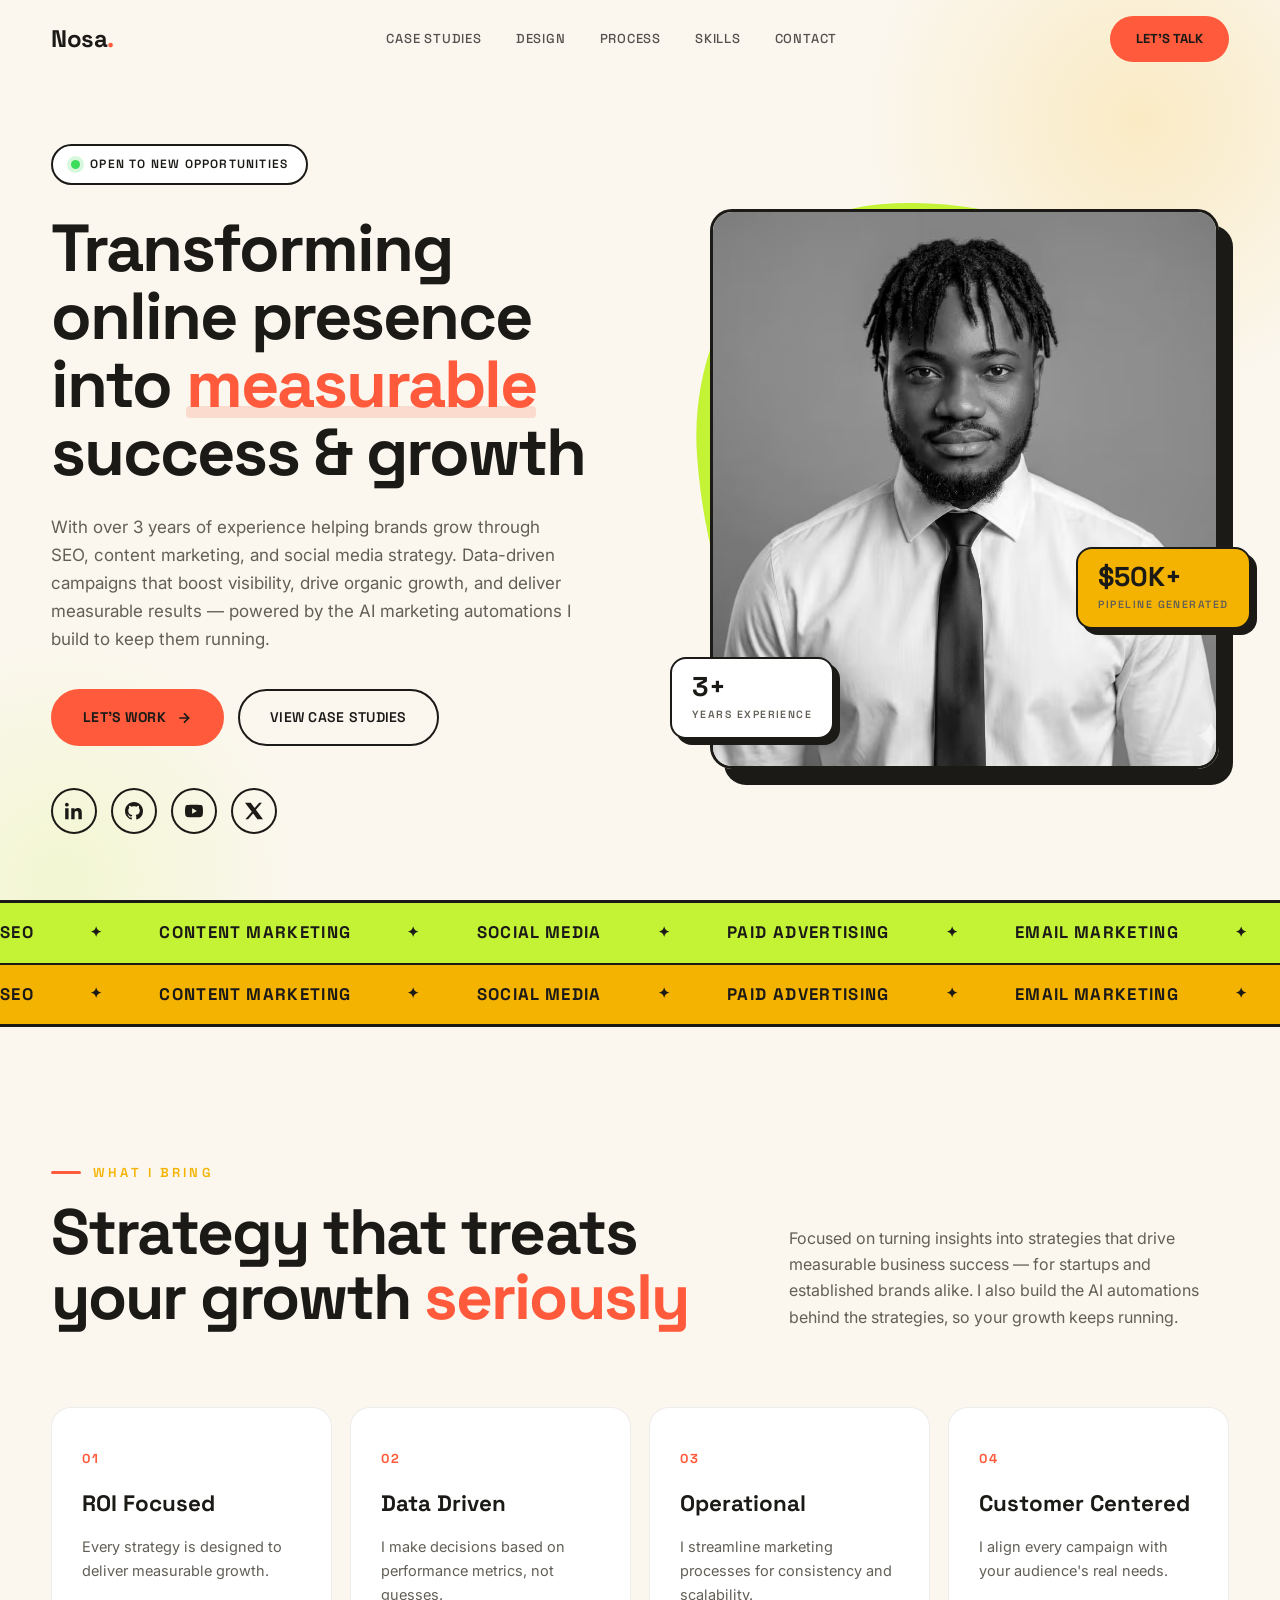
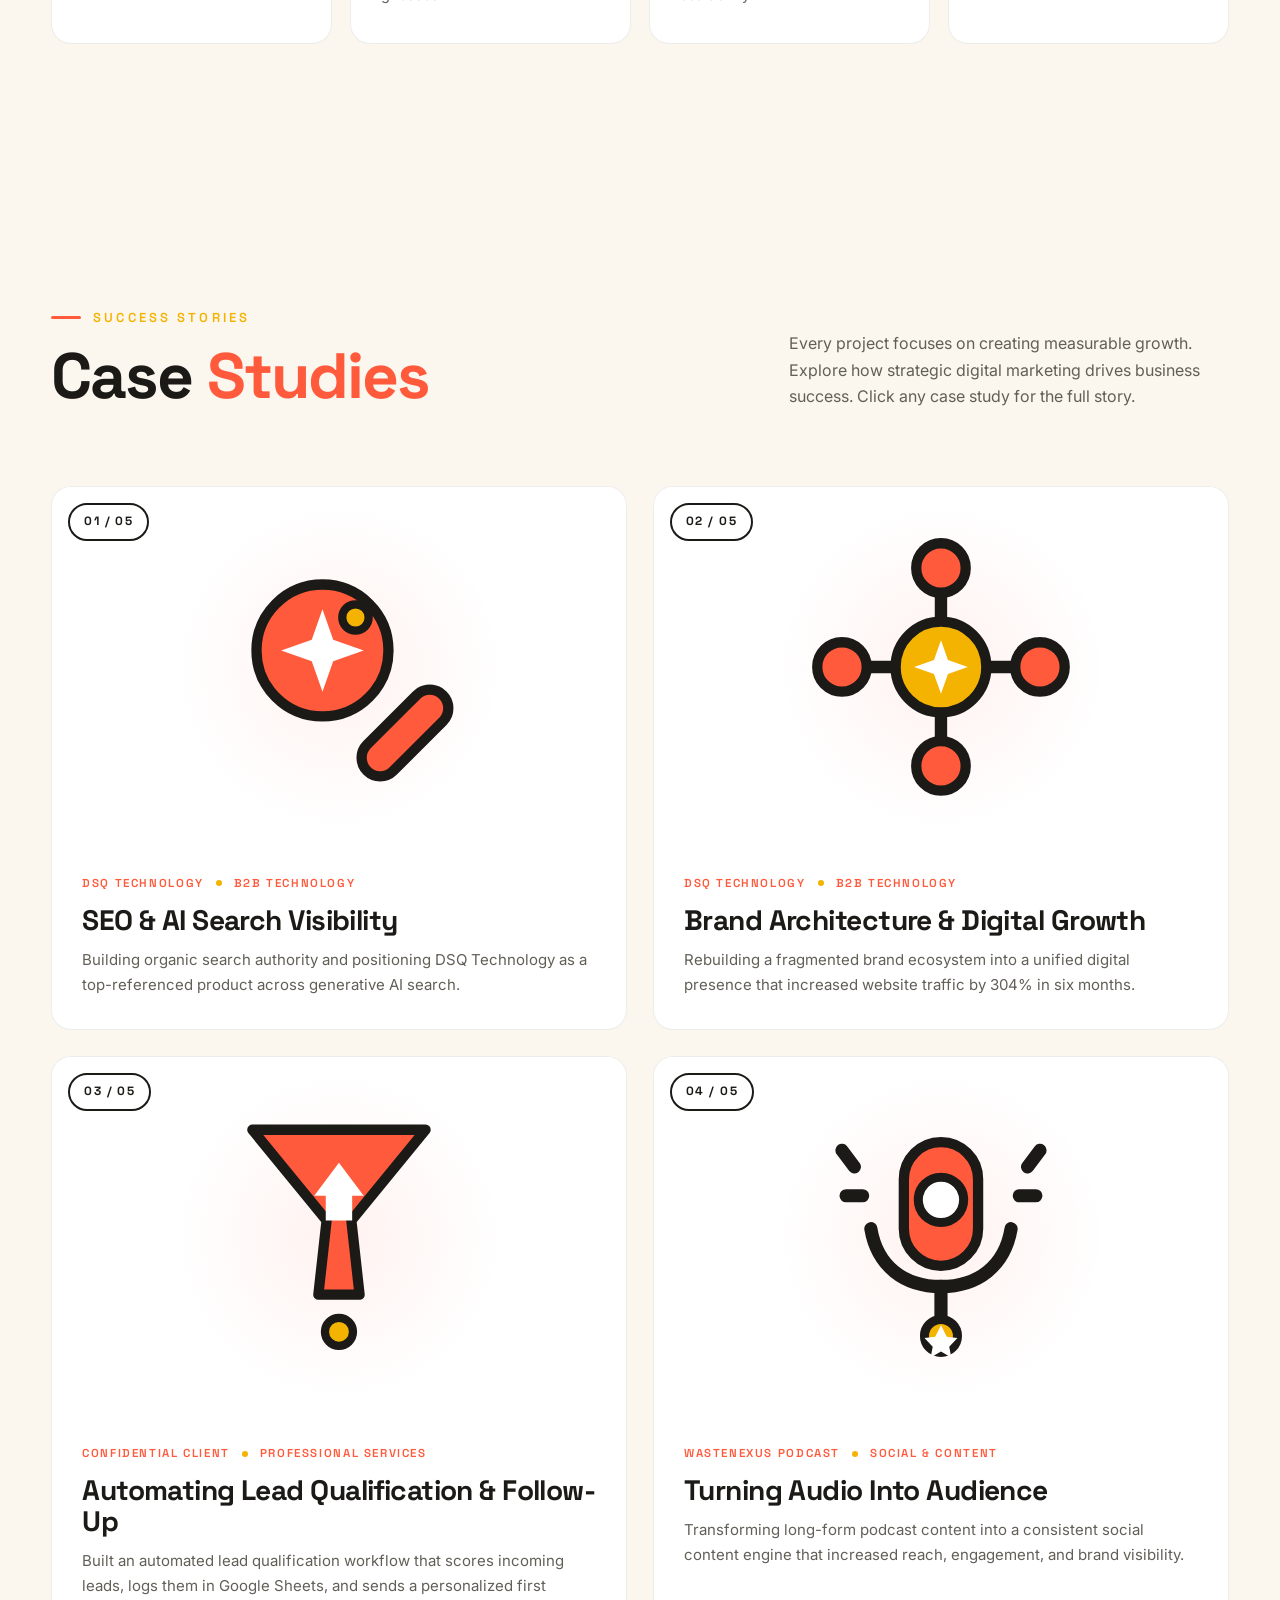
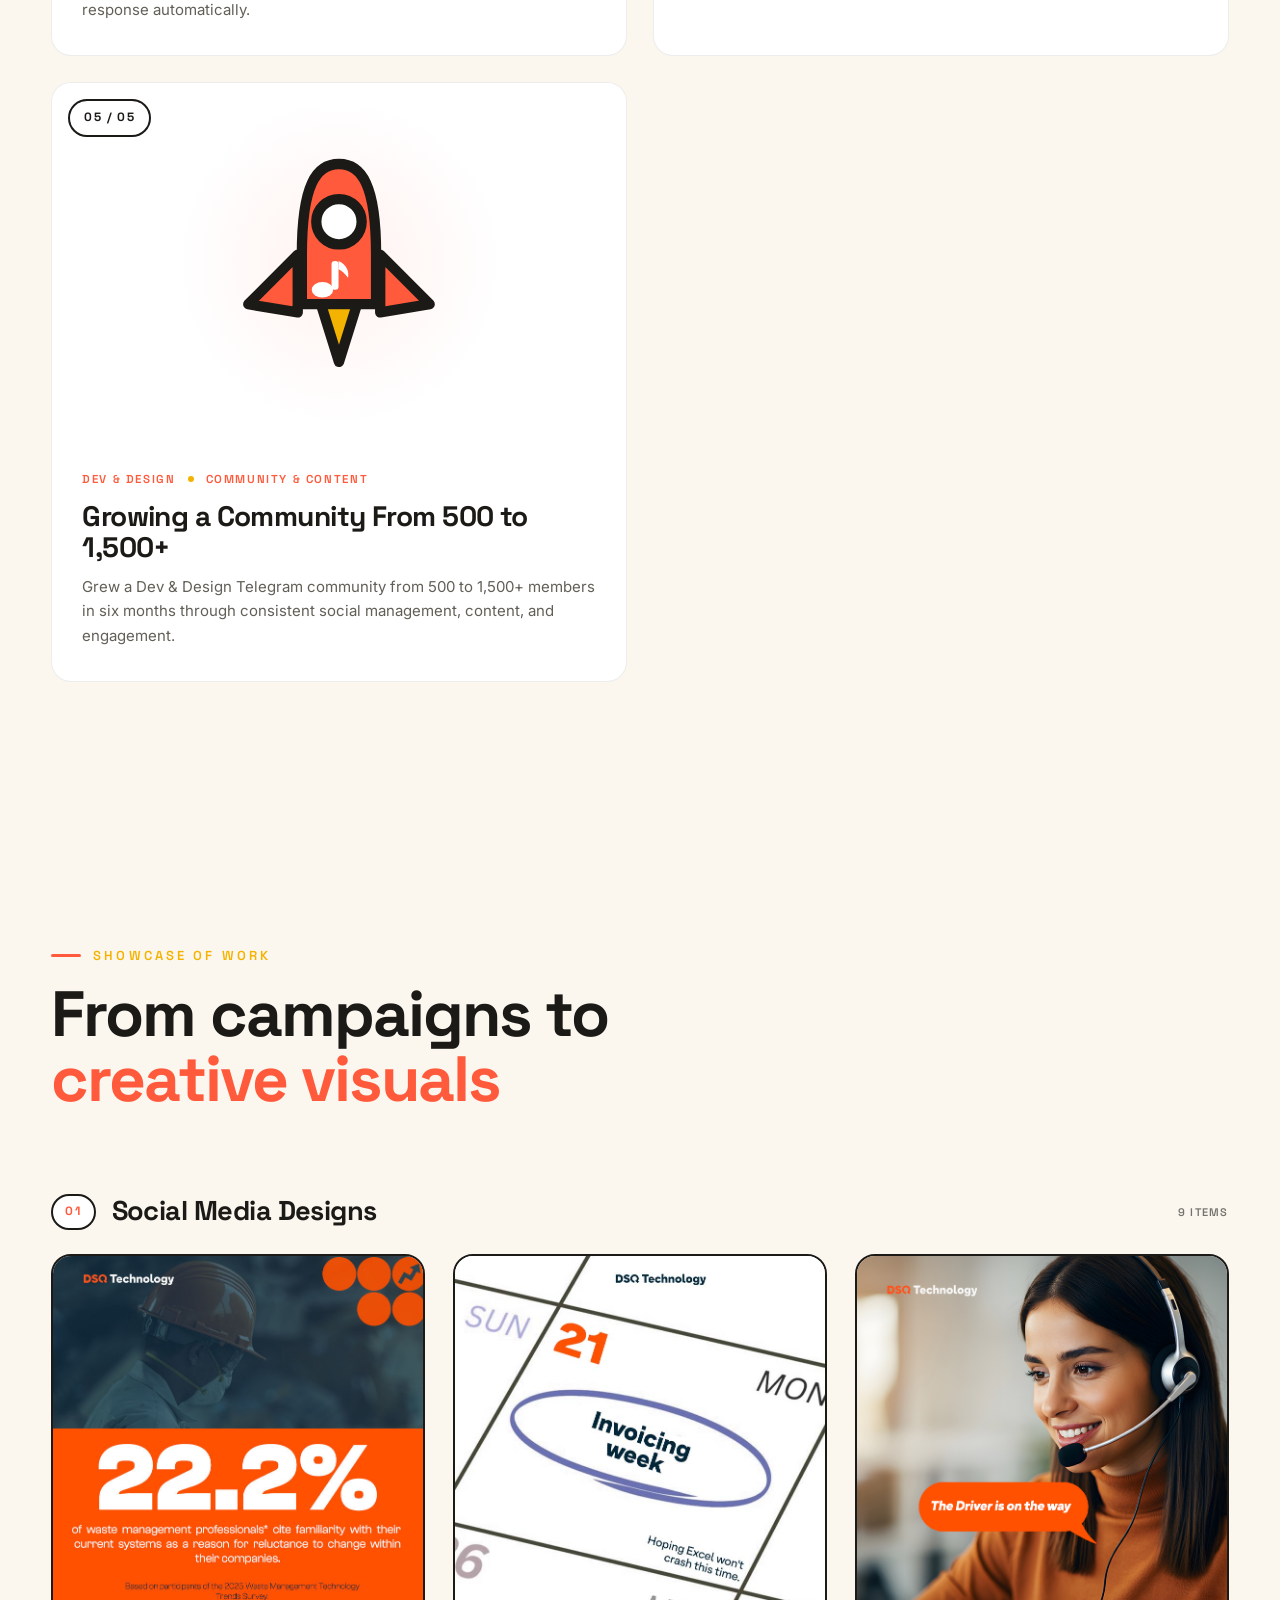
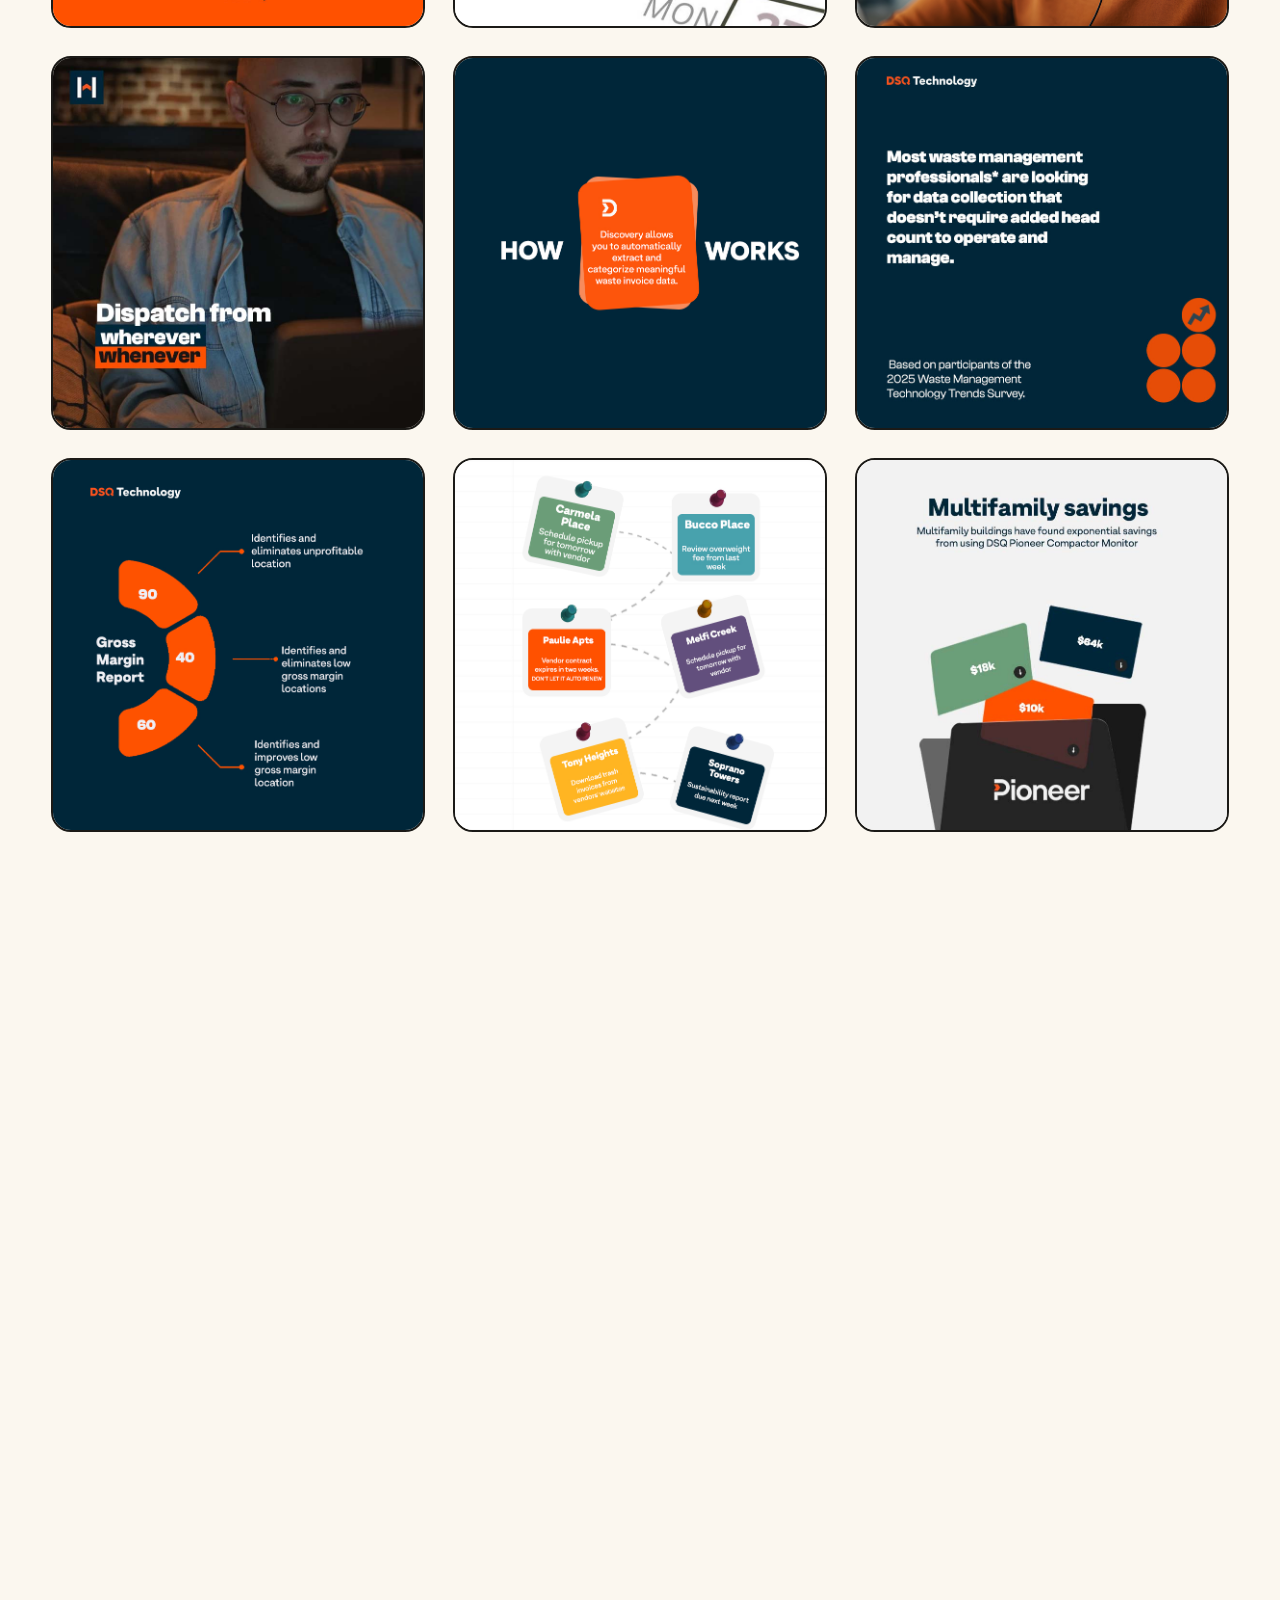
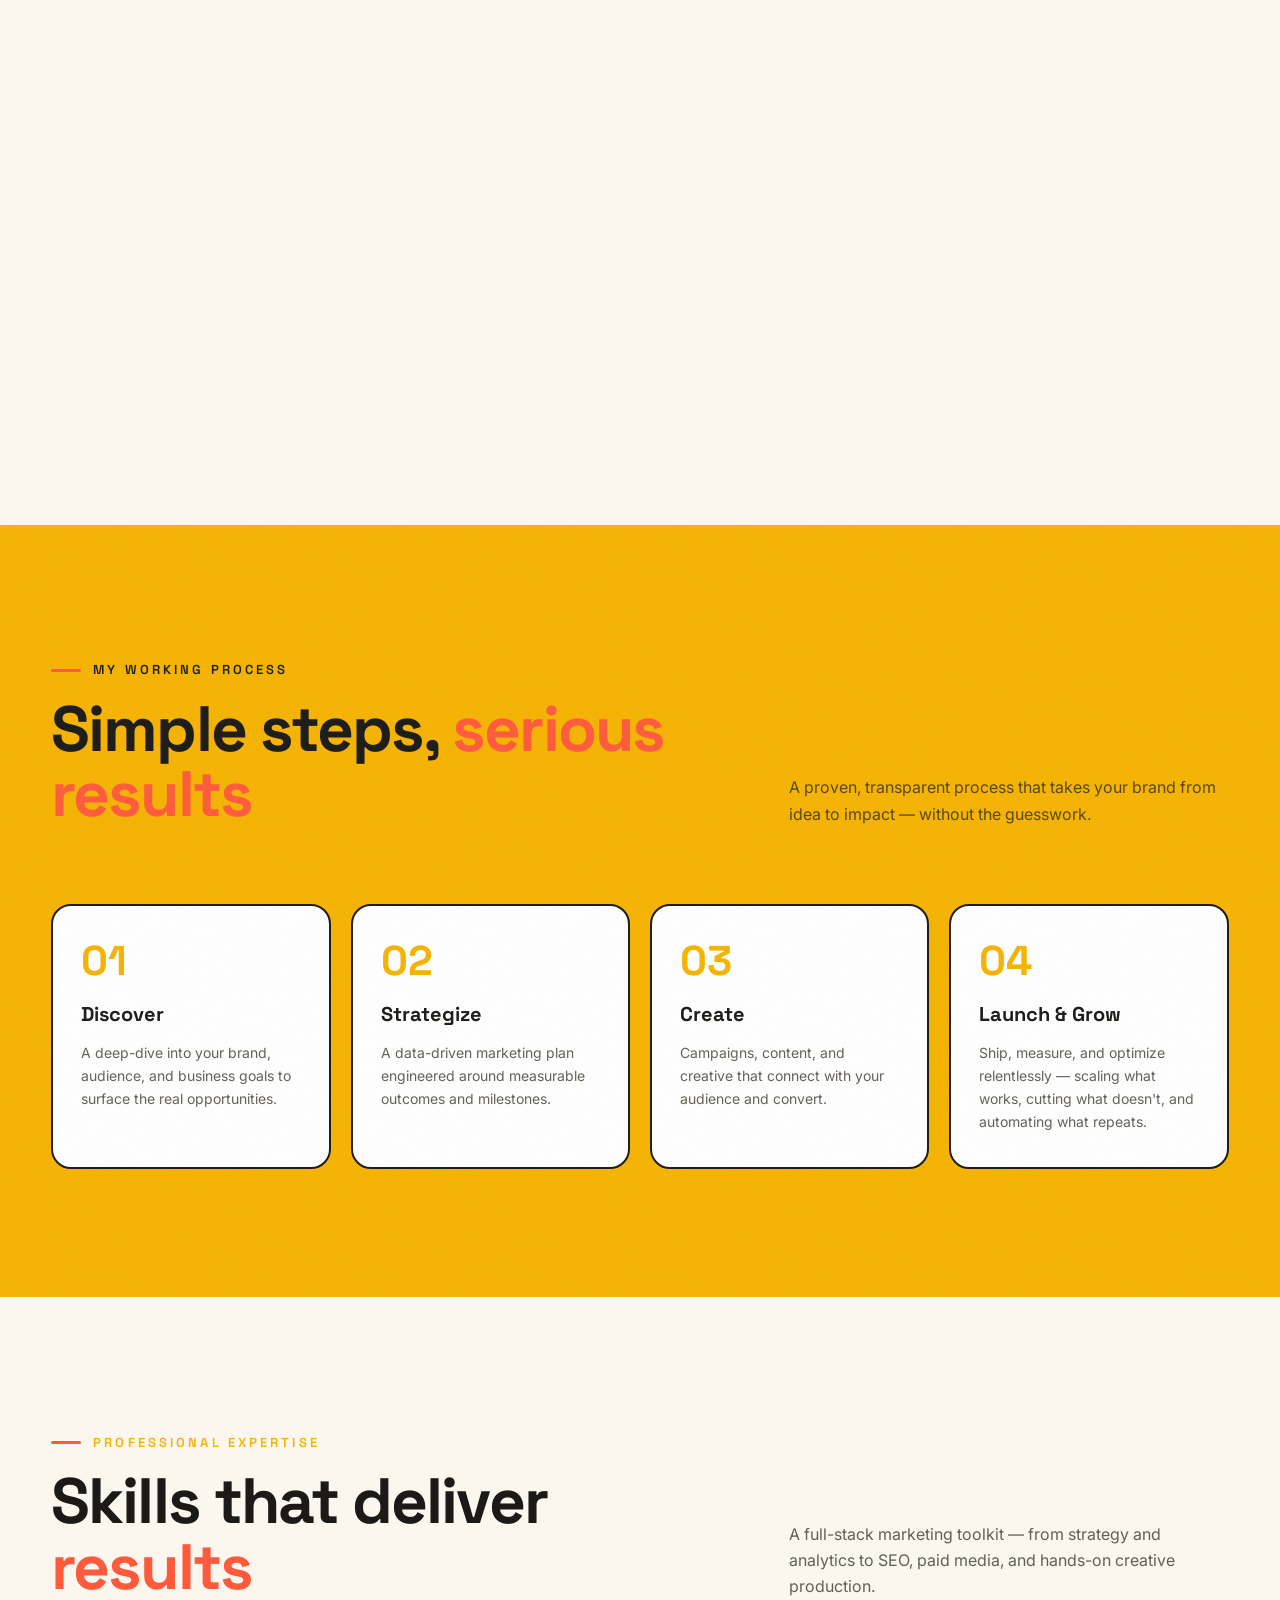
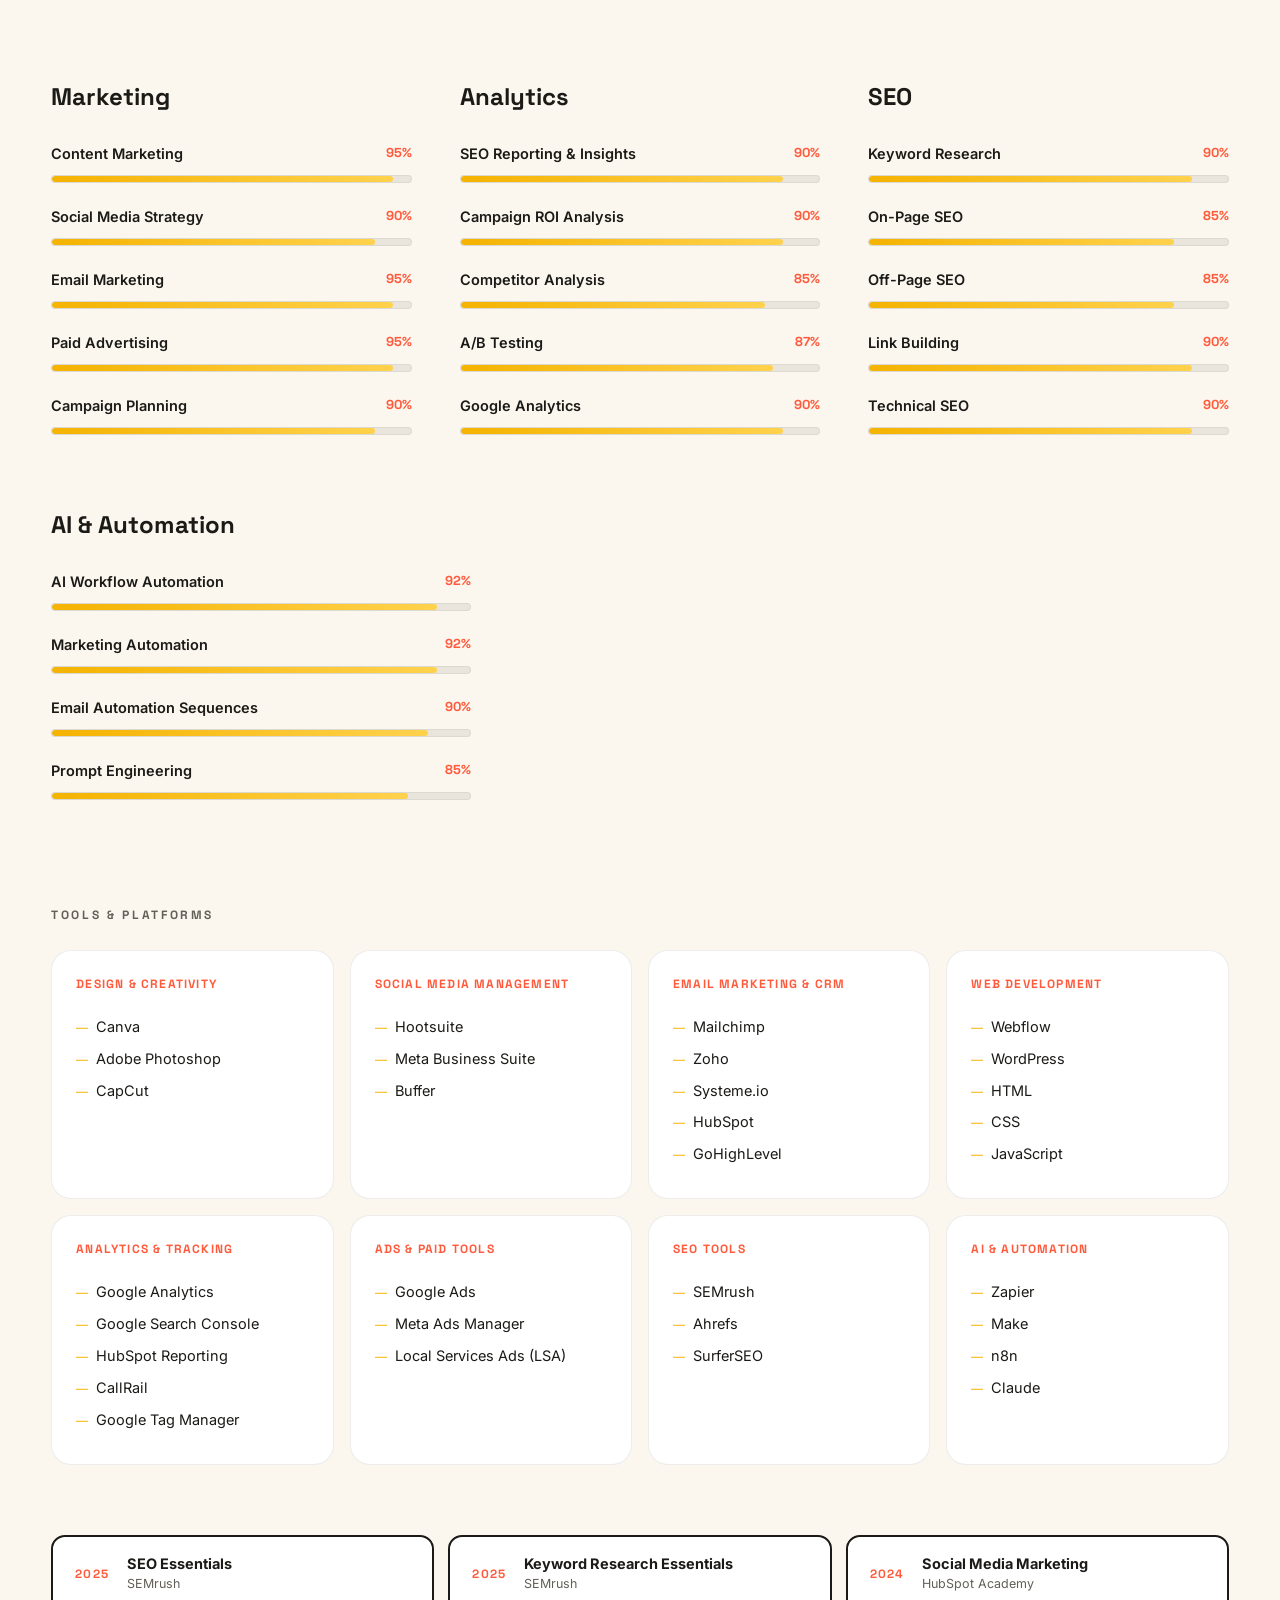
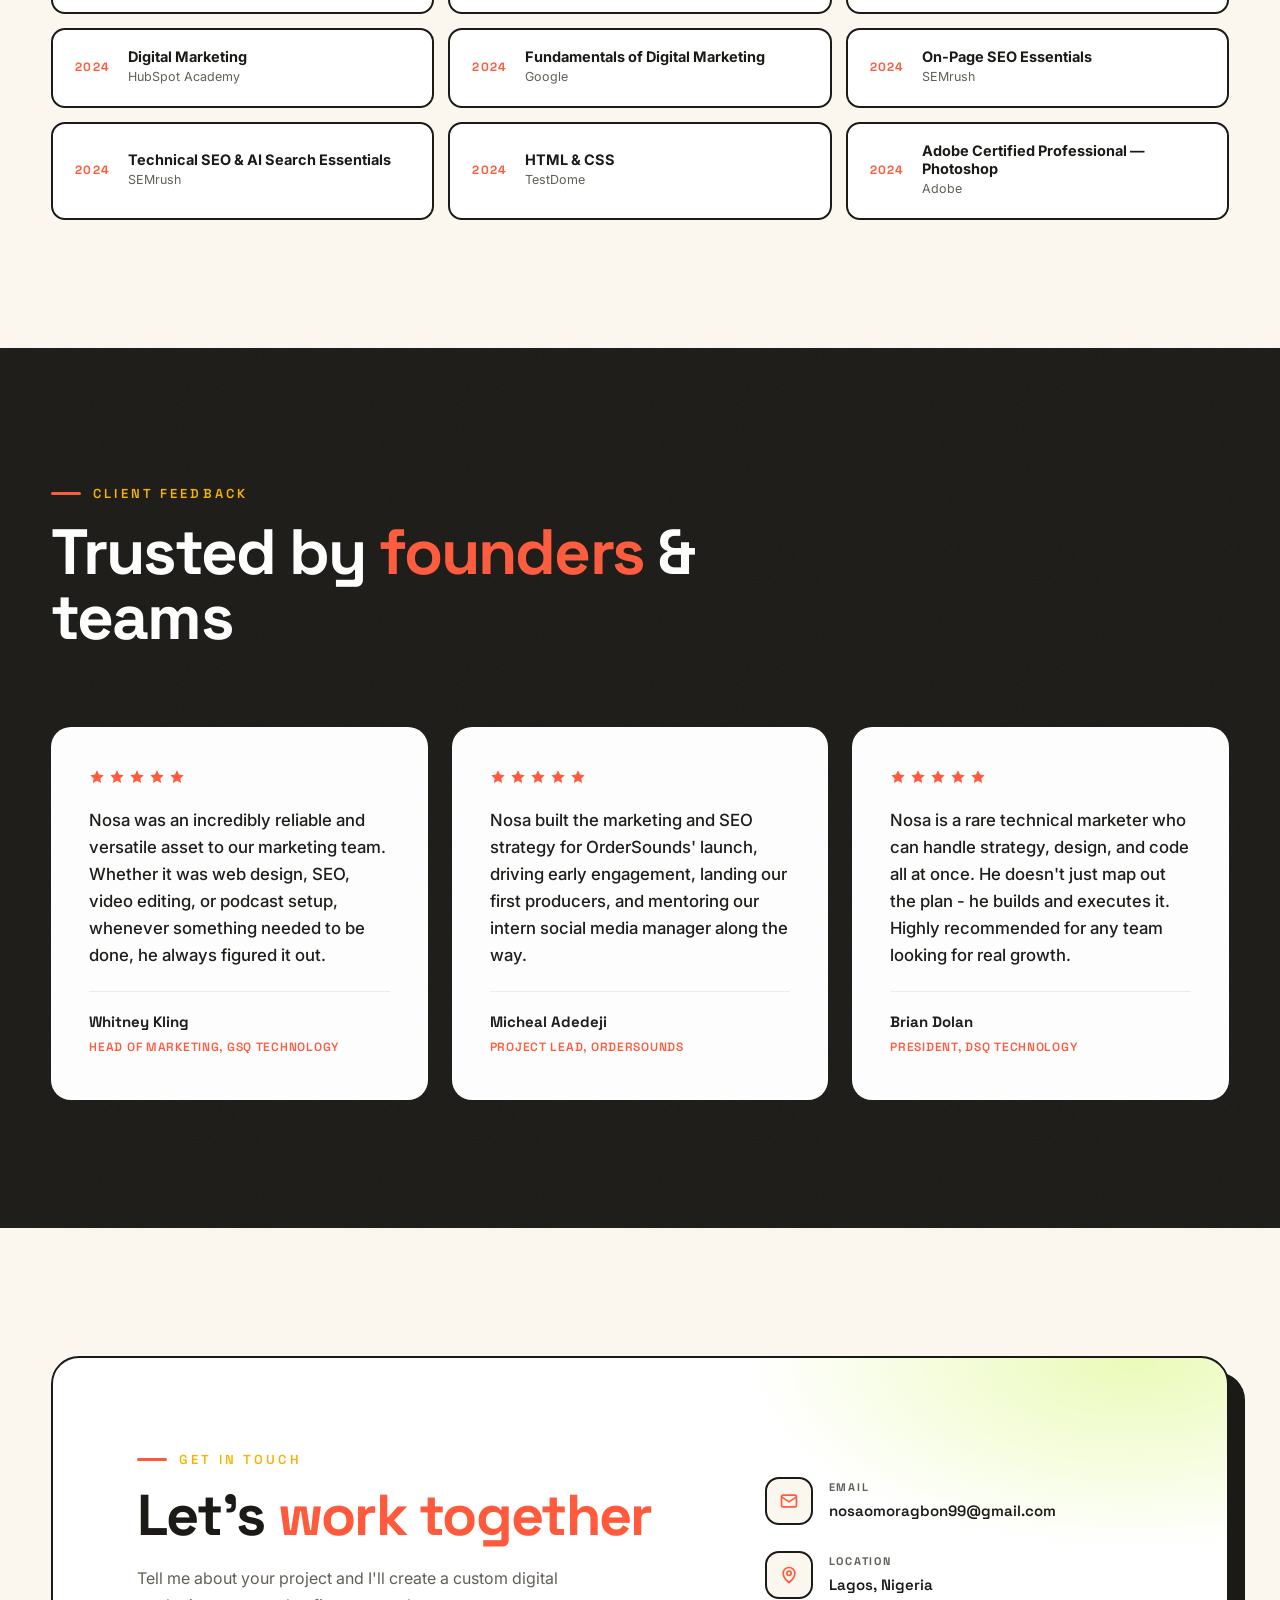
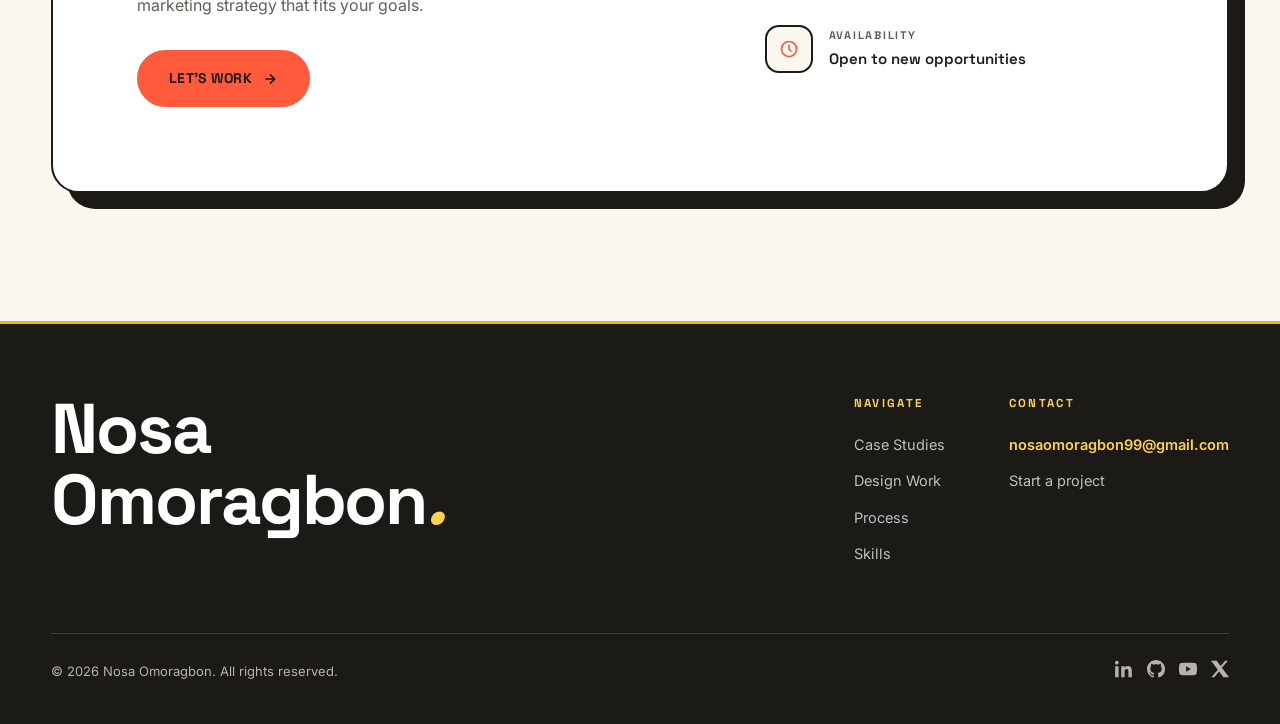
==== index.html @ 4eb818e7 "Initial commit — portfolio site" ====
<!DOCTYPE html>
<html lang="en">
<head>
  <meta charset="UTF-8" />
  <meta name="viewport" content="width=device-width, initial-scale=1.0" />
  <title>Nosa Omoragbon — Digital Marketing Strategist</title>
  <meta name="description" content="Digital marketing portfolio of Nosa Omoragbon — SEO, content marketing, paid advertising and social media strategy that delivers measurable growth." />
  <meta name="theme-color" content="#F5B301" />
  <meta property="og:type" content="website" />
  <meta property="og:site_name" content="Nosa Omoragbon" />
  <meta property="og:title" content="Nosa Omoragbon — Digital Marketing Strategist" />
  <meta property="og:description" content="SEO, content marketing, paid advertising and social media strategy that delivers measurable growth." />
  <meta property="og:image" content="Images/nosa-omoragbon-digital-marketer.avif" />
  <meta property="og:locale" content="en_NG" />
  <meta name="twitter:card" content="summary_large_image" />
  <meta name="twitter:title" content="Nosa Omoragbon — Digital Marketing Strategist" />
  <meta name="twitter:description" content="SEO, content marketing, paid advertising and social media strategy that delivers measurable growth." />
  <meta name="twitter:image" content="Images/nosa-omoragbon-digital-marketer.avif" />
  <link rel="icon" type="image/svg+xml" href="data:image/svg+xml,%3Csvg xmlns='http://www.w3.org/2000/svg' viewBox='0 0 100 100'%3E%3Crect width='100' height='100' rx='20' fill='%23f5b301'/%3E%3Ctext x='50' y='70' font-size='54' font-weight='700' text-anchor='middle' fill='%231b1a17' font-family='Arial'%3EN%3C/text%3E%3C/svg%3E" />
  <link rel="preconnect" href="https://fonts.googleapis.com" />
  <link rel="preconnect" href="https://fonts.gstatic.com" crossorigin />
  <link href="https://fonts.googleapis.com/css2?family=Space+Grotesk:wght@400;500;600;700&family=Inter:wght@400;500;600;700&display=swap" rel="stylesheet" />
  <link rel="stylesheet" href="css/styles.css" />
  <script type="application/ld+json">
  {
    "@context": "https://schema.org",
    "@type": "Person",
    "name": "Nosa Omoragbon",
    "jobTitle": "Digital Marketing Strategist",
    "email": "mailto:nosaomoragbon99@gmail.com",
    "address": { "@type": "PostalAddress", "addressLocality": "Lagos", "addressCountry": "NG" },
    "knowsAbout": ["SEO", "Content Marketing", "Social Media Strategy", "Paid Advertising", "Email Marketing", "Web Design", "Branding", "Analytics", "AI Automation", "Marketing Automation", "Artificial Intelligence"]
  }
  </script>
</head>
<body>

  <!-- ================= NAV ================= -->
  <nav class="nav" id="nav">
    <div class="nav-inner">
      <a href="#home" class="logo">Nosa<em>.</em></a>
      <div class="nav-links" id="navLinks">
        <a href="#work">Case Studies</a>
        <a href="#design">Design</a>
        <a href="#process">Process</a>
        <a href="#skills">Skills</a>
        <a href="#contact">Contact</a>
      </div>
      <a href="#contact" class="nav-cta">Let's Talk</a>
      <button class="nav-burger" id="burger" aria-label="Toggle menu" aria-expanded="false" aria-controls="mobileMenu">
        <span></span><span></span><span></span>
      </button>
    </div>
  </nav>

  <div class="mobile-menu" id="mobileMenu">
    <a href="#work">Case Studies</a>
    <a href="#design">Design</a>
    <a href="#process">Process</a>
    <a href="#skills">Skills</a>
    <a href="#contact">Contact</a>
  </div>

  <!-- ================= HERO ================= -->
  <header class="hero" id="home">
    <div class="hero-bg"></div>
    <div class="hero-grid">
      <div class="hero-copy">
        <span class="hero-badge"><span class="dot"></span> Open to new opportunities</span>
        <h1>Transforming online presence into <em>measurable</em> success &amp; growth</h1>
        <p class="sub">With over 3 years of experience helping brands grow through SEO, content marketing, and social media strategy. Data-driven campaigns that boost visibility, drive organic growth, and deliver measurable results — powered by the AI marketing automations I build to keep them running.</p>
        <div class="hero-ctas">
          <a href="#contact" class="btn btn-coral">Let's Work
            <svg width="16" height="16" viewBox="0 0 24 24" fill="none" stroke="currentColor" stroke-width="2.4"><path d="M5 12h14M12 5l7 7-7 7"/></svg>
          </a>
          <a href="#work" class="btn btn-ghost">View Case Studies</a>
        </div>
        <div class="hero-socials" id="heroSocials"></div>
      </div>
      <div class="hero-visual">
        <div class="hero-blob"></div>
        <div class="hero-photo">
          <img src="Images/nosa-omoragbon-digital-marketer.avif" alt="Nosa Omoragbon — digital marketing strategist portrait" />
        </div>
        <div class="hero-card">
          <div class="num" data-count="3" data-suffix="+">0</div>
          <div class="txt">Years Experience</div>
        </div>
        <div class="hero-card card-2">
          <div class="num">$50K+</div>
          <div class="txt">Pipeline Generated</div>
        </div>
      </div>
    </div>
  </header>

  <!-- ================= MARQUEE (double strip) ================= -->
  <div class="marquee-stack">
    <div class="marquee lime">
      <div class="marquee-track" id="marquee"></div>
    </div>
    <div class="marquee gold reverse">
      <div class="marquee-track" id="marquee2"></div>
    </div>
  </div>

  <!-- ================= ABOUT / VALUES ================= -->
  <section class="section" id="about">
    <div class="container">
      <div class="section-head reveal">
        <div>
          <span class="eyebrow">What I bring</span>
          <h2 class="section-title">Strategy that treats your growth <em>seriously</em></h2>
        </div>
        <p class="lede">Focused on turning insights into strategies that drive measurable business success — for startups and established brands alike. I also build the AI automations behind the strategies, so your growth keeps running.</p>
      </div>
      <div class="values-grid" id="valuesGrid"></div>
    </div>
  </section>

  <!-- ================= CASE STUDIES ================= -->
  <section class="section" id="work">
    <div class="container">
      <div class="section-head reveal">
        <div>
          <span class="eyebrow">Success stories</span>
          <h2 class="section-title">Case <em>Studies</em></h2>
        </div>
        <p class="lede">Every project focuses on creating measurable growth. Explore how strategic digital marketing drives business success. Click any case study for the full story.</p>
      </div>
      <div class="case-grid" id="caseGrid"></div>
    </div>
  </section>

  <!-- ================= GRAPHIC DESIGN ================= -->
  <section class="section" id="design">
    <div class="container">
      <div class="section-head reveal">
        <div>
          <span class="eyebrow">Showcase of work</span>
          <h2 class="section-title">From campaigns to <em>creative visuals</em></h2>
        </div>
      </div>
      <div class="showcase" id="showcase"></div>
    </div>
  </section>

  <!-- ================= WORKING PROCESS (gold) ================= -->
  <section class="section process-section grain" id="process">
    <div class="container">
      <div class="section-head reveal">
        <div>
          <span class="eyebrow">My working process</span>
          <h2 class="section-title">Simple steps, <em>serious results</em></h2>
        </div>
        <p class="lede">A proven, transparent process that takes your brand from idea to impact — without the guesswork.</p>
      </div>
      <div class="process-grid" id="processGrid"></div>
    </div>
  </section>

  <!-- ================= SKILLS ================= -->
  <section class="section" id="skills">
    <div class="container">
      <div class="section-head reveal">
        <div>
          <span class="eyebrow">Professional expertise</span>
          <h2 class="section-title">Skills that deliver <em>results</em></h2>
        </div>
        <p class="lede">A full-stack marketing toolkit — from strategy and analytics to SEO, paid media, and hands-on creative production.</p>
      </div>
      <div class="skills-grid" id="skillsGrid"></div>

      <div class="tools-wrap reveal">
        <p class="sub-label">Tools &amp; Platforms</p>
        <div class="tools-grid" id="toolsGrid"></div>
      </div>

      <div class="certs reveal" id="certs"></div>
    </div>
  </section>

  <!-- ================= TESTIMONIALS (dark) ================= -->
  <section class="section testi-section grain" id="testimonials">
    <div class="container">
      <div class="section-head reveal">
        <div>
          <span class="eyebrow">Client feedback</span>
          <h2 class="section-title">Trusted by <em>founders</em> &amp; teams</h2>
        </div>
      </div>
      <div class="testi-track" id="testiTrack"></div>
    </div>
  </section>

  <!-- ================= CONTACT ================= -->
  <section class="section contact" id="contact">
    <div class="container">
      <div class="contact-inner reveal">
        <div>
          <span class="eyebrow">Get in touch</span>
          <h2>Let's <em>work together</em></h2>
          <p class="lede">Tell me about your project and I'll create a custom digital marketing strategy that fits your goals.</p>
          <div class="contact-ctas">
            <a href="mailto:nosaomoragbon99@gmail.com" class="btn btn-coral">Let's Work
              <svg width="16" height="16" viewBox="0 0 24 24" fill="none" stroke="currentColor" stroke-width="2.4"><path d="M5 12h14M12 5l7 7-7 7"/></svg>
            </a>
          </div>
        </div>
        <div class="contact-side">
          <div class="contact-row">
            <div class="ic">
              <svg viewBox="0 0 24 24" fill="none" stroke="currentColor" stroke-width="2"><rect x="3" y="5" width="18" height="14" rx="2"/><path d="m3 7 9 6 9-6"/></svg>
            </div>
            <div>
              <div class="lbl">Email</div>
              <div class="val">nosaomoragbon99@gmail.com</div>
            </div>
          </div>
          <div class="contact-row">
            <div class="ic">
              <svg viewBox="0 0 24 24" fill="none" stroke="currentColor" stroke-width="2"><path d="M12 21s-7-5.3-7-11a7 7 0 1 1 14 0c0 5.7-7 11-7 11z"/><circle cx="12" cy="10" r="2.6"/></svg>
            </div>
            <div>
              <div class="lbl">Location</div>
              <div class="val">Lagos, Nigeria</div>
            </div>
          </div>
          <div class="contact-row">
            <div class="ic">
              <svg viewBox="0 0 24 24" fill="none" stroke="currentColor" stroke-width="2"><circle cx="12" cy="12" r="9"/><path d="M12 7v5l3 3"/></svg>
            </div>
            <div>
              <div class="lbl">Availability</div>
              <div class="val">Open to new opportunities</div>
            </div>
          </div>
        </div>
      </div>
    </div>
  </section>

  <!-- ================= FOOTER (dark) ================= -->
  <footer class="footer">
    <div class="container">
      <div class="footer-top">
        <div class="footer-name">Nosa<br />Omoragbon<em>.</em></div>
        <div class="footer-cols">
          <div class="footer-col">
            <h5>Navigate</h5>
            <ul>
              <li><a href="#work">Case Studies</a></li>
              <li><a href="#design">Design Work</a></li>
              <li><a href="#process">Process</a></li>
              <li><a href="#skills">Skills</a></li>
            </ul>
          </div>
          <div class="footer-col">
            <h5>Contact</h5>
            <ul>
              <li><a href="mailto:nosaomoragbon99@gmail.com" class="footer-email">nosaomoragbon99@gmail.com</a></li>
              <li><a href="#contact">Start a project</a></li>
            </ul>
          </div>
        </div>
      </div>
      <div class="footer-bottom">
        <span>© 2026 Nosa Omoragbon. All rights reserved.</span>
        <div class="footer-socials" id="footerSocials"></div>
      </div>
    </div>
  </footer>

  <!-- ================= LIGHTBOX ================= -->
  <div class="lightbox" id="lightbox">
    <button class="lb-close" id="lbClose" aria-label="Close">
      <svg width="18" height="18" viewBox="0 0 24 24" fill="none" stroke="currentColor" stroke-width="2.4"><path d="M18 6 6 18M6 6l12 12"/></svg>
    </button>
    <img src="" alt="Preview" id="lbImg" />
    <div class="lb-cap" id="lbCap"></div>
  </div>

  <script src="js/data.js"></script>
  <script src="js/main.js"></script>
</body>
</html>
---- css/styles.css ----
/* =========================================================
   Nosa Omoragbon — Portfolio
   Modern, high-contrast, energetic agency design system
   Palette: warm cream / dark charcoal / golden yellow /
   coral orange (CTAs) / lime green (decorative)
   ========================================================= */

:root {
  --ink: #1b1a17;
  --ink-2: #232220;
  --ink-3: #2d2b27;
  --cream: #fbf7ef;
  --cream-2: #f4efe3;
  --white: #ffffff;
  --gold: #f5b301;
  --gold-2: #ffd24d;
  --coral: #ff5a3c;
  --coral-2: #ff7a5f;
  --lime: #c4f235;
  --muted: #625f57;
  --muted-d: #b6b3aa;
  --line: rgba(27, 26, 23, 0.08);
  --line-d: rgba(255, 255, 255, 0.14);
  --display: "Space Grotesk", "Segoe UI", sans-serif;
  --body: "Inter", "Segoe UI", sans-serif;
  --radius: 20px;
  --ease: cubic-bezier(0.22, 1, 0.36, 1);
  --nav-h: 78px;
}

*,
*::before,
*::after {
  margin: 0;
  padding: 0;
  box-sizing: border-box;
}

html {
  scroll-behavior: smooth;
}

section[id],
header[id] {
  scroll-margin-top: 70px;
}

body {
  font-family: var(--body);
  background: var(--cream);
  color: var(--ink);
  line-height: 1.65;
  font-size: 16px;
  -webkit-font-smoothing: antialiased;
  overflow-x: hidden;
}

img {
  max-width: 100%;
  display: block;
}

a {
  color: inherit;
  text-decoration: none;
}

button {
  font-family: inherit;
  cursor: pointer;
  border: none;
  background: none;
  color: inherit;
}

ul {
  list-style: none;
}

::selection {
  background: var(--coral);
  color: var(--white);
}

::-webkit-scrollbar {
  width: 11px;
}
::-webkit-scrollbar-track {
  background: var(--cream);
}
::-webkit-scrollbar-thumb {
  background: #cfc9bc;
  border-radius: 20px;
  border: 3px solid var(--cream);
}
::-webkit-scrollbar-thumb:hover {
  background: var(--coral);
}

/* ---------- Typography helpers ---------- */

.eyebrow {
  font-family: var(--display);
  font-size: 13px;
  font-weight: 600;
  letter-spacing: 0.24em;
  text-transform: uppercase;
  color: var(--gold);
  display: inline-flex;
  align-items: center;
  gap: 12px;
}

.eyebrow::before {
  content: "";
  width: 30px;
  height: 3px;
  border-radius: 3px;
  background: var(--coral);
  display: block;
}

section.dark .eyebrow {
  color: var(--gold-2);
}
section.dark .eyebrow::before {
  background: var(--coral);
}

/* ---------- Layout ---------- */

.container {
  width: min(1240px, 92%);
  margin-inline: auto;
}

.section {
  padding: clamp(90px, 10vw, 140px) 0;
  position: relative;
  background: var(--cream);
}

.section-head {
  display: flex;
  align-items: flex-end;
  justify-content: space-between;
  gap: 40px;
  margin-bottom: clamp(50px, 6vw, 80px);
}

.section-title {
  font-family: var(--display);
  font-weight: 700;
  font-size: clamp(2.3rem, 5.4vw, 4rem);
  line-height: 1.02;
  letter-spacing: -0.03em;
  margin-top: 16px;
  text-transform: none;
  max-width: 18ch;
}

.section-title em {
  font-style: normal;
  color: var(--coral);
  position: relative;
}

.lede {
  color: var(--muted);
  max-width: 440px;
  font-size: 16px;
}

/* ---------- Grain overlay ---------- */

.grain::before {
  content: "";
  position: absolute;
  inset: 0;
  pointer-events: none;
  opacity: 0.05;
  background-image: url("data:image/svg+xml,%3Csvg xmlns='http://www.w3.org/2000/svg' width='140' height='140'%3E%3Cfilter id='n'%3E%3CfeTurbulence type='fractalNoise' baseFrequency='0.85' numOctaves='3' stitchTiles='stitch'/%3E%3C/filter%3E%3Crect width='100%25' height='100%25' filter='url(%23n)'/%3E%3C/svg%3E");
  z-index: 1;
}

/* ---------- Buttons ---------- */

.btn {
  display: inline-flex;
  align-items: center;
  gap: 10px;
  padding: 15px 30px;
  font-family: var(--display);
  font-size: 14px;
  font-weight: 600;
  letter-spacing: 0.02em;
  text-transform: uppercase;
  border-radius: 999px;
  border: 2px solid transparent;
  transition: all 0.35s var(--ease);
  position: relative;
}

.btn svg {
  transition: transform 0.35s var(--ease);
}

.btn:hover svg {
  transform: translateX(4px);
}

.btn-coral {
  background: var(--coral);
  color: var(--ink);
  border-color: var(--coral);
  font-weight: 700;
}

.btn-coral:hover {
  background: var(--coral-2);
  border-color: var(--coral-2);
  transform: translateY(-3px);
  box-shadow: 0 16px 34px -12px rgba(255, 90, 60, 0.65);
}

.btn-ghost {
  border-color: var(--ink);
  color: var(--ink);
  background: transparent;
}

.btn-ghost:hover {
  background: var(--ink);
  color: var(--white);
  transform: translateY(-3px);
}

.btn-ghost-light {
  border-color: var(--white);
  color: var(--white);
  background: transparent;
}

.btn-ghost-light:hover {
  background: var(--white);
  color: var(--ink);
  transform: translateY(-3px);
}

/* ---------- Nav ---------- */

.nav {
  position: fixed;
  inset: 0 0 auto 0;
  height: var(--nav-h);
  z-index: 100;
  transition: all 0.4s var(--ease);
  display: flex;
  align-items: center;
}

.nav-inner {
  width: min(1240px, 92%);
  margin-inline: auto;
  display: flex;
  align-items: center;
  justify-content: space-between;
}

.nav.scrolled {
  height: 64px;
  background: rgba(251, 247, 239, 0.9);
  backdrop-filter: blur(14px);
  -webkit-backdrop-filter: blur(14px);
  border-bottom: 1px solid var(--line);
}

.logo {
  font-family: var(--display);
  font-size: 1.5rem;
  font-weight: 700;
  letter-spacing: -0.02em;
  color: var(--ink);
}

.logo em {
  font-style: normal;
  color: var(--coral);
}

.nav-links {
  display: flex;
  align-items: center;
  gap: 34px;
}

.nav-links a {
  font-family: var(--display);
  font-size: 13px;
  font-weight: 500;
  letter-spacing: 0.06em;
  text-transform: uppercase;
  color: var(--ink);
  position: relative;
  padding: 4px 0;
  opacity: 0.75;
  transition: opacity 0.3s;
}

.nav-links a::after {
  content: "";
  position: absolute;
  left: 0;
  bottom: -2px;
  width: 0;
  height: 3px;
  border-radius: 3px;
  background: var(--coral);
  transition: width 0.3s var(--ease);
}

.nav-links a:hover {
  opacity: 1;
}
.nav-links a:hover::after {
  width: 100%;
}

.nav-cta {
  padding: 12px 26px;
  background: var(--coral);
  color: var(--ink);
  border-radius: 999px;
  font-family: var(--display);
  font-size: 13px;
  font-weight: 700;
  text-transform: uppercase;
  transition: all 0.35s var(--ease);
}

.nav-cta:hover {
  background: var(--ink);
  color: var(--white);
  transform: translateY(-2px);
}

/* mobile nav */
.nav-burger {
  display: none;
  width: 44px;
  height: 44px;
  flex-direction: column;
  justify-content: center;
  gap: 6px;
  align-items: flex-end;
}

.nav-burger span {
  display: block;
  height: 3px;
  border-radius: 3px;
  background: var(--ink);
  transition: all 0.35s var(--ease);
}

.nav-burger span:nth-child(1) { width: 26px; }
.nav-burger span:nth-child(2) { width: 18px; }
.nav-burger span:nth-child(3) { width: 22px; }

.nav.menu-open {
  background: var(--ink);
}

.nav.menu-open .logo {
  color: var(--white);
}

.nav.menu-open .nav-burger span {
  width: 26px;
  background: var(--white);
}

.nav.menu-open .nav-burger span:nth-child(1) {
  transform: translateY(9px) rotate(45deg);
}

.nav.menu-open .nav-burger span:nth-child(2) {
  opacity: 0;
}

.nav.menu-open .nav-burger span:nth-child(3) {
  transform: translateY(-9px) rotate(-45deg);
}

.mobile-menu {
  position: fixed;
  inset: 0;
  background: var(--ink);
  z-index: 90;
  display: flex;
  flex-direction: column;
  align-items: center;
  justify-content: center;
  gap: 8px;
  opacity: 0;
  visibility: hidden;
  transition: all 0.45s var(--ease);
}

.mobile-menu.open {
  opacity: 1;
  visibility: visible;
}

.mobile-menu a {
  font-family: var(--display);
  font-size: 2rem;
  font-weight: 600;
  color: var(--white);
  padding: 10px;
  opacity: 0;
  transform: translateY(16px);
  transition: all 0.4s var(--ease);
}

.mobile-menu.open a {
  opacity: 1;
  transform: none;
}

.mobile-menu.open a:nth-child(1) { transition-delay: 0.08s; }
.mobile-menu.open a:nth-child(2) { transition-delay: 0.14s; }
.mobile-menu.open a:nth-child(3) { transition-delay: 0.2s; }
.mobile-menu.open a:nth-child(4) { transition-delay: 0.26s; }
.mobile-menu.open a:nth-child(5) { transition-delay: 0.32s; }

/* ---------- Hero ---------- */

.hero {
  min-height: 100vh;
  background: var(--cream);
  color: var(--ink);
  position: relative;
  display: flex;
  align-items: center;
  overflow: hidden;
  padding-top: var(--nav-h);
}

.hero-bg::before {
  content: "";
  position: absolute;
  width: 640px;
  height: 640px;
  right: -180px;
  top: -200px;
  background: radial-gradient(circle, rgba(245, 179, 1, 0.18), transparent 62%);
}

.hero-bg::after {
  content: "";
  position: absolute;
  width: 560px;
  height: 560px;
  left: -220px;
  bottom: -260px;
  background: radial-gradient(circle, rgba(196, 242, 53, 0.16), transparent 62%);
}

.hero-grid {
  display: grid;
  grid-template-columns: 1.05fr 0.95fr;
  gap: 64px;
  align-items: center;
  width: min(1240px, 92%);
  margin-inline: auto;
  padding: 50px 0;
  position: relative;
  z-index: 2;
}

.hero-badge {
  display: inline-flex;
  align-items: center;
  gap: 10px;
  padding: 9px 18px;
  border: 2px solid var(--ink);
  border-radius: 999px;
  font-family: var(--display);
  font-size: 12px;
  font-weight: 600;
  letter-spacing: 0.1em;
  text-transform: uppercase;
  color: var(--ink);
  background: var(--white);
  margin-bottom: 30px;
}

.hero-badge .dot {
  width: 9px;
  height: 9px;
  border-radius: 50%;
  background: #3ddc5a;
  box-shadow: 0 0 0 4px rgba(61, 220, 90, 0.2);
  animation: pulse 2.2s infinite;
}

@keyframes pulse {
  0%, 100% { box-shadow: 0 0 0 0 rgba(61, 220, 90, 0.45); }
  50% { box-shadow: 0 0 0 8px rgba(61, 220, 90, 0); }
}

.hero h1 {
  font-family: var(--display);
  font-weight: 700;
  font-size: clamp(2.5rem, 5.2vw, 4.4rem);
  line-height: 1.02;
  letter-spacing: -0.03em;
  margin-bottom: 26px;
}

.hero h1 em {
  font-style: normal;
  color: var(--coral);
  position: relative;
  white-space: nowrap;
}

.hero h1 em::after {
  content: "";
  position: absolute;
  left: 0;
  right: 0;
  bottom: 8px;
  height: 12px;
  background: rgba(255, 90, 60, 0.18);
  border-radius: 4px;
  z-index: -1;
}

.hero p.sub {
  color: var(--muted);
  font-size: 17px;
  max-width: 520px;
  margin-bottom: 36px;
}

.hero-ctas {
  display: flex;
  gap: 14px;
  flex-wrap: wrap;
  margin-bottom: 42px;
}

.hero-socials {
  display: flex;
  gap: 14px;
}

.hero-socials a {
  width: 46px;
  height: 46px;
  border: 2px solid var(--ink);
  border-radius: 50%;
  display: flex;
  align-items: center;
  justify-content: center;
  color: var(--ink);
  transition: all 0.35s var(--ease);
}

.hero-socials a:hover {
  background: var(--coral);
  border-color: var(--coral);
  color: var(--white);
  transform: translateY(-4px) rotate(-6deg);
}

.hero-socials svg {
  width: 18px;
  height: 18px;
}

.hero-visual {
  position: relative;
  padding: 10px;
}

.hero-blob {
  position: absolute;
  inset: 0;
  background: var(--lime);
  border-radius: 38% 62% 63% 37% / 41% 44% 56% 59%;
  transform: rotate(-4deg);
  z-index: 0;
}

.hero-photo {
  position: relative;
  z-index: 1;
  border-radius: 22px;
  overflow: hidden;
  aspect-ratio: 4 / 4.4;
  border: 3px solid var(--ink);
  box-shadow: 14px 16px 0 var(--ink);
}

.hero-photo img {
  width: 100%;
  height: 100%;
  object-fit: cover;
  filter: grayscale(100%) contrast(1.02);
  transition: transform 1.4s var(--ease);
}

.hero-photo:hover img {
  transform: scale(1.04);
}

.hero-card {
  position: absolute;
  z-index: 2;
  bottom: 40px;
  left: -30px;
  background: var(--white);
  border: 2px solid var(--ink);
  border-radius: 16px;
  padding: 14px 20px;
  box-shadow: 6px 6px 0 var(--ink);
}

.hero-card .num {
  font-family: var(--display);
  font-size: 1.7rem;
  font-weight: 700;
  color: var(--ink);
  line-height: 1;
}

.hero-card .txt {
  font-family: var(--display);
  font-size: 10.5px;
  font-weight: 600;
  letter-spacing: 0.14em;
  text-transform: uppercase;
  color: var(--muted);
  margin-top: 5px;
}

.hero-card.card-2 {
  left: auto;
  right: -22px;
  bottom: 150px;
  border-color: var(--ink);
  background: var(--gold);
}

.hero-card.card-2 .num {
  color: var(--ink);
}

/* ---------- Marquee (double strip) ---------- */

.marquee-stack {
  border-top: 3px solid var(--ink);
  border-bottom: 3px solid var(--ink);
}

.marquee {
  overflow: hidden;
  padding: 16px 0;
}

.marquee.lime {
  background: var(--lime);
  border-bottom: 2px solid var(--ink);
}

.marquee.gold {
  background: var(--gold);
}

.marquee-track {
  display: flex;
  gap: 56px;
  width: max-content;
  animation: marquee 30s linear infinite;
}

.marquee.reverse .marquee-track {
  animation-direction: reverse;
}

.marquee span {
  font-family: var(--display);
  font-weight: 700;
  font-size: 1.05rem;
  letter-spacing: 0.08em;
  text-transform: uppercase;
  color: var(--ink);
  white-space: nowrap;
  display: flex;
  align-items: center;
  gap: 56px;
}

.marquee span::after {
  content: "✦";
  font-size: 0.85rem;
}

@keyframes marquee {
  from { transform: translateX(0); }
  to { transform: translateX(-50%); }
}

/* ---------- Values / About ---------- */

.values-grid {
  display: grid;
  grid-template-columns: repeat(4, 1fr);
  gap: 18px;
}

.value {
  background: var(--white);
  border-radius: var(--radius);
  padding: 36px 30px;
  border: 1px solid var(--line);
  transition: transform 0.4s var(--ease), box-shadow 0.4s var(--ease), border-color 0.4s;
}

.value:hover {
  transform: translateY(-6px);
  border-color: var(--ink);
  box-shadow: 8px 8px 0 var(--ink);
}

.value .num {
  font-family: var(--display);
  font-size: 13px;
  font-weight: 700;
  color: var(--coral);
  letter-spacing: 0.14em;
}

.value h3 {
  font-family: var(--display);
  font-weight: 700;
  font-size: 1.4rem;
  margin: 16px 0 12px;
}

.value p {
  color: var(--muted);
  font-size: 14.5px;
}

/* ---------- Case studies ---------- */

.case-grid {
  display: grid;
  grid-template-columns: repeat(2, 1fr);
  gap: 26px;
}

.case-card {
  position: relative;
  border: 1px solid var(--line);
  border-radius: var(--radius);
  overflow: hidden;
  background: var(--white);
  display: block;
  transition: transform 0.5s var(--ease), box-shadow 0.5s var(--ease), border-color 0.5s;
}

.case-card:hover {
  transform: translateY(-8px);
  border-color: var(--ink);
  box-shadow: 10px 10px 0 var(--ink);
}

.case-media {
  position: relative;
  aspect-ratio: 16 / 10;
  overflow: hidden;
  background: var(--white);
  display: flex;
  align-items: center;
  justify-content: center;
}

.case-media::before {
  content: "";
  position: absolute;
  width: 62%;
  aspect-ratio: 1;
  top: 50%;
  left: 50%;
  transform: translate(-50%, -50%);
  border-radius: 50%;
  background: radial-gradient(circle, rgba(255, 90, 60, 0.08), transparent 65%);
  pointer-events: none;
}

.case-media img {
  width: 100%;
  height: 100%;
  object-fit: cover;
  transition: transform 1.1s var(--ease);
}

.case-card:hover .case-media img {
  transform: scale(1.06);
}

.case-icon {
  width: 46%;
  color: var(--coral);
  transition: transform 0.8s var(--ease);
  position: relative;
}

.case-icon svg {
  width: 100%;
  height: auto;
  display: block;
}

.case-card:hover .case-icon {
  transform: scale(1.08) rotate(-2deg);
}

.case-media .num {
  position: absolute;
  top: 16px;
  left: 16px;
  font-family: var(--display);
  font-size: 12px;
  font-weight: 700;
  letter-spacing: 0.12em;
  color: var(--ink);
  background: var(--white);
  padding: 7px 14px;
  border-radius: 999px;
  border: 2px solid var(--ink);
  z-index: 2;
}

.case-media .arrow {
  position: absolute;
  right: 16px;
  bottom: 16px;
  width: 52px;
  height: 52px;
  border-radius: 50%;
  background: var(--coral);
  color: var(--white);
  border: 2px solid var(--ink);
  display: flex;
  align-items: center;
  justify-content: center;
  transform: translateY(12px);
  opacity: 0;
  transition: all 0.45s var(--ease);
  z-index: 2;
}

.case-card:hover .case-media .arrow {
  opacity: 1;
  transform: translateY(0) rotate(-45deg);
}

.case-body {
  padding: 28px 30px 32px;
}

.case-meta {
  display: flex;
  align-items: center;
  gap: 12px;
  font-family: var(--display);
  font-size: 11.5px;
  font-weight: 600;
  letter-spacing: 0.14em;
  text-transform: uppercase;
  color: var(--coral);
  margin-bottom: 12px;
}

.case-meta .divider {
  width: 6px;
  height: 6px;
  border-radius: 50%;
  background: var(--gold);
}

.case-body h3 {
  font-family: var(--display);
  font-weight: 700;
  font-size: clamp(1.4rem, 2.2vw, 1.8rem);
  line-height: 1.1;
  margin-bottom: 12px;
  letter-spacing: -0.02em;
}

.case-body p {
  color: var(--muted);
  font-size: 15px;
}

/* ---------- Gallery ---------- */

.gallery-filters {
  display: flex;
  gap: 10px;
  flex-wrap: nowrap;
  overflow-x: auto;
  -webkit-overflow-scrolling: touch;
  scrollbar-width: none;
  padding-bottom: 4px;
}

.gallery-filters::-webkit-scrollbar {
  display: none;
}

.filter-btn {
  padding: 11px 22px;
  border-radius: 999px;
  border: 2px solid var(--ink);
  font-family: var(--display);
  font-size: 12.5px;
  font-weight: 600;
  text-transform: uppercase;
  color: var(--ink);
  background: var(--white);
  flex-shrink: 0;
  transition: all 0.3s var(--ease);
}

.filter-btn:hover {
  background: var(--coral);
  border-color: var(--coral);
  color: var(--white);
  transform: translateY(-2px);
}

.filter-btn.active {
  background: var(--ink);
  border-color: var(--ink);
  color: var(--white);
}

.gallery-grid {
  display: grid;
  grid-template-columns: repeat(3, 1fr);
  gap: 20px;
}

/* ---------- Showcase (infinite marquee rows) ---------- */

.showcase {
  display: flex;
  flex-direction: column;
  gap: 44px;
  margin-top: 54px;
}

.showcase-section {
  display: flex;
  flex-direction: column;
  gap: 20px;
}

.showcase-head {
  display: flex;
  align-items: center;
  gap: 16px;
}

.showcase-head .sec-num {
  font-family: var(--display);
  font-size: 12px;
  font-weight: 700;
  letter-spacing: 0.14em;
  color: var(--coral);
  border: 2px solid var(--ink);
  border-radius: 999px;
  padding: 6px 12px;
  background: var(--white);
}

.showcase-head h3 {
  font-family: var(--display);
  font-size: clamp(1.3rem, 2.4vw, 1.7rem);
  font-weight: 700;
  letter-spacing: -0.02em;
}

.showcase-head .sec-count {
  font-family: var(--display);
  font-size: 11px;
  font-weight: 600;
  letter-spacing: 0.12em;
  text-transform: uppercase;
  color: var(--ink-60, rgba(27, 26, 23, 0.6));
  margin-left: auto;
}

/* =========================================================
   Showcase grid (Social Media Designs, Videos, Motion Design)
   ========================================================= */
.showcase-grid {
  display: grid;
  grid-template-columns: repeat(3, 1fr);
  gap: 20px;
}

.showcase-grid .g-item {
  aspect-ratio: 1 / 1;
}

.showcase-grid.videos {
  grid-template-columns: 1fr;
  gap: 28px;
}

.showcase-grid.social-media-designs {
  gap: 28px;
}

.showcase-grid.videos .g-item {
  aspect-ratio: 16 / 9;
}

.showcase-grid.motion-design .g-item {
  aspect-ratio: 4 / 3;
}

.g-item {
  position: relative;
  border-radius: var(--radius);
  overflow: hidden;
  cursor: pointer;
  aspect-ratio: 4 / 3;
  border: 2px solid var(--ink);
  background: var(--white);
  opacity: 0;
  transform: translateY(26px);
  transition: opacity 0.5s var(--ease), transform 0.5s var(--ease);
}

.g-item.show {
  opacity: 1;
  transform: none;
}

.g-item img {
  width: 100%;
  height: 100%;
  object-fit: cover;
  transition: transform 0.9s var(--ease);
}

.g-item .g-video {
  width: 100%;
  height: 100%;
  border: 0;
  display: block;
  pointer-events: auto;
}

.g-item:hover img {
  transform: scale(1.07);
}

.showcase-grid .g-item:hover img {
  transform: none;
}

.g-item .g-cap {
  position: absolute;
  inset: auto 0 0 0;
  padding: 44px 20px 16px;
  background: linear-gradient(to top, rgba(27, 26, 23, 0.88), transparent);
  color: var(--white);
  transform: translateY(8px);
  opacity: 0;
  transition: all 0.45s var(--ease);
}

.g-item:hover .g-cap {
  opacity: 1;
  transform: none;
}

.g-cap .g-title {
  font-family: var(--display);
  font-size: 1.1rem;
  font-weight: 600;
}

.g-cap .g-brand {
  font-family: var(--display);
  font-size: 10.5px;
  font-weight: 600;
  letter-spacing: 0.16em;
  text-transform: uppercase;
  color: var(--gold-2);
  margin-top: 4px;
}

.g-item .g-cat {
  position: absolute;
  top: 14px;
  left: 14px;
  font-family: var(--display);
  font-size: 10.5px;
  font-weight: 700;
  letter-spacing: 0.14em;
  text-transform: uppercase;
  background: var(--white);
  color: var(--ink);
  padding: 6px 12px;
  border-radius: 999px;
  border: 2px solid var(--ink);
}

/* lightbox */
.lightbox {
  position: fixed;
  inset: 0;
  background: rgba(18, 17, 15, 0.94);
  backdrop-filter: blur(8px);
  z-index: 200;
  display: flex;
  align-items: center;
  justify-content: center;
  opacity: 0;
  visibility: hidden;
  transition: all 0.4s var(--ease);
}

.lightbox.open {
  opacity: 1;
  visibility: visible;
}

.lightbox img {
  max-width: min(1000px, 90vw);
  max-height: 82vh;
  box-shadow: 0 40px 90px -20px rgba(0, 0, 0, 0.8);
}

.lb-close {
  position: absolute;
  top: 26px;
  right: 30px;
  width: 50px;
  height: 50px;
  border-radius: 50%;
  background: var(--white);
  color: var(--ink);
  border: 2px solid var(--ink);
  font-size: 1.2rem;
  display: flex;
  align-items: center;
  justify-content: center;
  transition: all 0.3s;
}

.lb-close:hover {
  background: var(--coral);
  border-color: var(--coral);
  color: var(--white);
  transform: rotate(90deg);
}

.lb-cap {
  display: none;
}

/* ---------- Working process (gold) ---------- */

.process-section {
  background: var(--gold);
}

.process-section .eyebrow {
  color: var(--ink);
}

.process-section .eyebrow::before {
  background: var(--coral);
}

.process-section .section-title em {
  color: var(--coral);
}

.process-section .lede {
  color: rgba(27, 26, 23, 0.72);
}

.process-grid {
  display: grid;
  grid-template-columns: repeat(4, 1fr);
  gap: 20px;
}

.process-card {
  background: var(--white);
  border: 2px solid var(--ink);
  border-radius: var(--radius);
  padding: 34px 28px;
  transition: transform 0.4s var(--ease), box-shadow 0.4s var(--ease);
  position: relative;
}

.process-card:hover {
  transform: translateY(-8px) rotate(-1deg);
  box-shadow: 8px 8px 0 var(--ink);
}

.process-card .p-num {
  font-family: var(--display);
  font-weight: 700;
  font-size: 2.6rem;
  line-height: 1;
  color: var(--gold);
  transition: color 0.3s;
}

.process-card:hover .p-num {
  color: var(--coral);
}

.process-card h3 {
  font-family: var(--display);
  font-size: 1.25rem;
  font-weight: 700;
  margin: 16px 0 10px;
}

.process-card p {
  font-size: 14px;
  color: var(--muted);
}

/* ---------- Skills ---------- */

.skills-grid {
  display: grid;
  grid-template-columns: repeat(3, 1fr);
  gap: 48px;
}

.skills-col:last-child {
  grid-column: 1 / -1;
}

@media (min-width: 961px) {
  .skills-col:last-child .skill-row {
    max-width: 420px;
  }
}

.skills-col h3 {
  font-family: var(--display);
  font-weight: 700;
  font-size: 1.5rem;
  margin-bottom: 26px;
  display: flex;
  align-items: center;
  gap: 12px;
}

.skills-col h3 span {
  font-family: var(--display);
  font-size: 12px;
  font-weight: 700;
  color: var(--coral);
  letter-spacing: 0.14em;
}

.skill-row {
  margin-bottom: 22px;
}

.skill-top {
  display: flex;
  justify-content: space-between;
  margin-bottom: 9px;
}

.skill-top .name {
  font-size: 14.5px;
  font-weight: 600;
}

.skill-top .pct {
  font-family: var(--display);
  font-size: 13px;
  font-weight: 700;
  color: var(--coral);
}

.skill-bar {
  height: 8px;
  background: rgba(27, 26, 23, 0.08);
  border-radius: 99px;
  overflow: hidden;
  border: 1px solid rgba(27, 26, 23, 0.06);
}

.skill-fill {
  height: 100%;
  width: 0;
  background: linear-gradient(to right, var(--gold), var(--gold-2));
  border-radius: 99px;
  transition: width 1.3s var(--ease);
}

/* tools */
.tools-wrap {
  margin-top: 84px;
}

.tools-wrap > .sub-label {
  font-family: var(--display);
  font-size: 12px;
  font-weight: 700;
  letter-spacing: 0.22em;
  text-transform: uppercase;
  color: var(--muted);
  margin-bottom: 24px;
}

.tools-grid {
  display: grid;
  grid-template-columns: repeat(4, 1fr);
  gap: 16px;
}

.tool-cell {
  background: var(--white);
  border: 1px solid var(--line);
  border-radius: var(--radius);
  padding: 24px 24px 28px;
  transition: transform 0.35s var(--ease), border-color 0.35s;
}

.tool-cell:hover {
  transform: translateY(-4px);
  border-color: var(--gold);
}

.tool-cell h4 {
  font-family: var(--display);
  font-size: 12px;
  font-weight: 700;
  letter-spacing: 0.1em;
  text-transform: uppercase;
  color: var(--coral);
  margin-bottom: 16px;
}

.tool-cell ul li {
  font-size: 14.5px;
  color: var(--ink);
  padding: 4px 0;
  display: flex;
  gap: 8px;
  align-items: baseline;
}

.tool-cell ul li::before {
  content: "—";
  color: var(--gold);
  font-size: 12px;
}

/* certifications */
.certs {
  margin-top: 70px;
  display: grid;
  grid-template-columns: repeat(3, 1fr);
  gap: 14px;
}

.cert {
  display: flex;
  align-items: center;
  gap: 18px;
  padding: 18px 22px;
  border: 2px solid var(--ink);
  border-radius: 14px;
  background: var(--white);
  transition: all 0.35s var(--ease);
}

.cert:hover {
  background: var(--ink);
  color: var(--white);
  transform: translateY(-4px);
}

.cert:hover .i {
  color: var(--muted-d);
}

.cert .y {
  font-family: var(--display);
  font-size: 12px;
  font-weight: 700;
  color: var(--coral);
  letter-spacing: 0.1em;
  white-space: nowrap;
}

.cert .t {
  font-weight: 700;
  font-size: 14.5px;
  line-height: 1.3;
}

.cert .i {
  font-size: 12.5px;
  color: var(--muted);
}

/* ---------- Testimonials (dark) ---------- */

.testi-section {
  background: var(--ink);
  color: var(--white);
}

.testi-section .section-title em {
  color: var(--coral);
}

.testi-section .lede {
  color: var(--muted-d);
}

.testi-track {
  display: grid;
  grid-template-columns: repeat(3, 1fr);
  gap: 24px;
}

.testi-card {
  border: 2px solid var(--line-d);
  border-radius: var(--radius);
  padding: 40px 36px;
  background: var(--white);
  color: var(--ink);
  display: flex;
  flex-direction: column;
  gap: 22px;
  position: relative;
  transition: transform 0.4s var(--ease), box-shadow 0.4s var(--ease);
}

.testi-card:hover {
  transform: translateY(-6px);
  box-shadow: 8px 8px 0 var(--coral);
}

.testi-card blockquote {
  font-size: 1.05rem;
  line-height: 1.6;
  font-weight: 500;
  color: var(--ink);
}

.testi-card .who {
  margin-top: auto;
  padding-top: 18px;
  border-top: 1px solid var(--line);
}

.testi-card .name {
  font-family: var(--display);
  font-weight: 700;
  font-size: 15px;
}

.testi-card .role {
  font-family: var(--display);
  font-size: 12px;
  font-weight: 600;
  letter-spacing: 0.06em;
  text-transform: uppercase;
  color: var(--coral);
  margin-top: 4px;
}

.stars {
  display: flex;
  gap: 4px;
  color: var(--coral);
}

.stars svg {
  width: 16px;
  height: 16px;
}

/* ---------- Contact ---------- */

.contact-inner {
  border: 2px solid var(--ink);
  border-radius: 28px;
  padding: clamp(50px, 7vw, 84px);
  background:
    radial-gradient(640px 320px at 92% 0%, rgba(196, 242, 53, 0.35), transparent 60%),
    var(--white);
  display: grid;
  grid-template-columns: 1.2fr 0.8fr;
  gap: 60px;
  align-items: center;
  box-shadow: 16px 16px 0 var(--ink);
}

.contact h2 {
  font-family: var(--display);
  font-weight: 700;
  font-size: clamp(2.4rem, 4.6vw, 3.6rem);
  line-height: 1.02;
  letter-spacing: -0.03em;
  margin: 16px 0 20px;
}

.contact h2 em {
  font-style: normal;
  color: var(--coral);
}

.contact .lede {
  margin-bottom: 32px;
}

.contact-ctas {
  display: flex;
  gap: 14px;
  flex-wrap: wrap;
}

.contact-side {
  display: flex;
  flex-direction: column;
  gap: 26px;
}

.contact-row {
  display: flex;
  align-items: center;
  gap: 16px;
}

.contact-row .ic {
  width: 48px;
  height: 48px;
  border-radius: 14px;
  border: 2px solid var(--ink);
  background: var(--cream);
  display: flex;
  align-items: center;
  justify-content: center;
  color: var(--coral);
  flex-shrink: 0;
}

.contact-row .ic svg {
  width: 20px;
  height: 20px;
}

.contact-row .lbl {
  font-family: var(--display);
  font-size: 11px;
  font-weight: 700;
  letter-spacing: 0.16em;
  text-transform: uppercase;
  color: var(--muted);
}

.contact-row .val {
  font-family: var(--display);
  font-weight: 600;
  font-size: 15px;
  margin-top: 3px;
}

/* ---------- Footer (dark) ---------- */

.footer {
  background: var(--ink);
  color: var(--white);
  padding: 70px 0 40px;
  border-top: 3px solid var(--gold);
}

.footer-top {
  display: flex;
  justify-content: space-between;
  align-items: flex-start;
  gap: 40px;
  flex-wrap: wrap;
  margin-bottom: 56px;
}

.footer-name {
  font-family: var(--display);
  font-size: clamp(2.6rem, 6vw, 4.4rem);
  font-weight: 700;
  letter-spacing: -0.03em;
  line-height: 1;
}

.footer-name em {
  color: var(--gold-2);
}

.footer-cols {
  display: flex;
  gap: 64px;
}

.footer-col h5 {
  font-family: var(--display);
  font-size: 11.5px;
  font-weight: 700;
  letter-spacing: 0.2em;
  text-transform: uppercase;
  color: var(--gold-2);
  margin-bottom: 18px;
}

.footer-col ul li {
  margin-bottom: 10px;
}

.footer-col ul a {
  color: rgba(255, 255, 255, 0.72);
  font-size: 14.5px;
  transition: color 0.3s;
}

.footer-col ul a:hover {
  color: var(--gold-2);
}

.footer-col ul a.footer-email {
  color: var(--gold-2);
  font-weight: 600;
}

.footer-col ul a.footer-email:hover {
  color: var(--coral);
}

.footer-bottom {
  border-top: 1px solid var(--line-d);
  padding-top: 26px;
  display: flex;
  justify-content: space-between;
  align-items: center;
  gap: 20px;
  flex-wrap: wrap;
  color: var(--muted-d);
  font-size: 13px;
}

.footer-socials {
  display: flex;
  gap: 14px;
}

.footer-socials a {
  color: var(--muted-d);
  transition: color 0.3s, transform 0.3s;
}

.footer-socials a:hover {
  color: var(--gold-2);
  transform: translateY(-3px);
}

.footer-socials svg {
  width: 18px;
  height: 18px;
}

/* =========================================================
   Reveal animations
   ========================================================= */

.reveal {
  opacity: 0;
  transform: translateY(34px);
  transition: opacity 0.9s var(--ease), transform 0.9s var(--ease);
}

.reveal.in {
  opacity: 1;
  transform: none;
}

.reveal-delay-1 { transition-delay: 0.1s; }
.reveal-delay-2 { transition-delay: 0.2s; }
.reveal-delay-3 { transition-delay: 0.3s; }
.reveal-delay-4 { transition-delay: 0.4s; }

@media (prefers-reduced-motion: reduce) {
  *,
  *::before,
  *::after {
    animation-duration: 0.01ms !important;
    transition-duration: 0.01ms !important;
  }
  html {
    scroll-behavior: auto;
  }
  .reveal {
    opacity: 1;
    transform: none;
  }
  .g-item {
    opacity: 1;
    transform: none;
  }
}

/* =========================================================
   Case study detail page
   ========================================================= */

.cs-hero {
  background: var(--cream);
  color: var(--ink);
  padding: calc(var(--nav-h) + 80px) 0 50px;
  position: relative;
  overflow: hidden;
}

.cs-hero .container {
  position: relative;
  z-index: 2;
}

.cs-breadcrumb {
  font-family: var(--display);
  font-size: 12px;
  font-weight: 600;
  letter-spacing: 0.16em;
  text-transform: uppercase;
  color: var(--muted);
  display: flex;
  align-items: center;
  gap: 12px;
  margin-bottom: 34px;
}

.cs-breadcrumb a:hover {
  color: var(--coral);
}

.cs-breadcrumb .sep {
  color: var(--gold);
}

.cs-meta-row {
  display: flex;
  flex-wrap: wrap;
  gap: 10px;
  align-items: center;
  margin-bottom: 24px;
}

.cs-chip {
  font-family: var(--display);
  font-size: 11.5px;
  font-weight: 600;
  letter-spacing: 0.16em;
  text-transform: uppercase;
  padding: 8px 16px;
  border: 2px solid var(--ink);
  border-radius: 999px;
  color: var(--ink);
  background: var(--white);
}

.cs-chip.gold {
  background: var(--gold);
}

.cs-hero h1 {
  font-family: var(--display);
  font-weight: 700;
  font-size: clamp(2.4rem, 5.4vw, 4.2rem);
  line-height: 1.02;
  letter-spacing: -0.03em;
  max-width: 16ch;
  margin-bottom: 20px;
}

.cs-hero .tagline {
  color: var(--muted);
  font-size: 18px;
  max-width: 560px;
}

.cs-cover {
  margin-top: 52px;
  position: relative;
}

.cs-blob {
  position: absolute;
  inset: -14px 16px 16px -14px;
  background: var(--lime);
  border-radius: 24px;
  z-index: 0;
}

.cs-cover img {
  position: relative;
  z-index: 1;
  width: 100%;
  aspect-ratio: 21 / 9;
  object-fit: cover;
  border-radius: 22px;
  border: 3px solid var(--ink);
  box-shadow: 14px 14px 0 var(--ink);
}

.cs-cover-video {
  position: relative;
  z-index: 1;
  width: 100%;
  aspect-ratio: 16 / 9;
  border-radius: 22px;
  border: 3px solid var(--ink);
  box-shadow: 14px 14px 0 var(--ink);
  background: #000;
  overflow: hidden;
}

.cs-cover-video iframe {
  position: absolute;
  inset: 0;
  width: 100%;
  height: 100%;
  border: 0;
}

.cs-cover-icon {
  position: relative;
  z-index: 1;
  width: 100%;
  aspect-ratio: 21 / 9;
  border-radius: 22px;
  border: 3px solid var(--ink);
  box-shadow: 14px 14px 0 var(--ink);
  background: var(--white);
  display: flex;
  align-items: center;
  justify-content: center;
}

.cs-cover-icon::before {
  content: "";
  position: absolute;
  width: 40%;
  aspect-ratio: 1;
  top: 50%;
  left: 50%;
  transform: translate(-50%, -50%);
  border-radius: 50%;
  background: radial-gradient(circle, rgba(255, 90, 60, 0.08), transparent 65%);
  pointer-events: none;
}

.cs-cover-icon svg {
  width: 34%;
  height: auto;
  color: var(--coral);
}

.cs-main {
  padding: clamp(70px, 9vw, 110px) 0;
  background: var(--cream);
}

.cs-layout {
  display: grid;
  grid-template-columns: 1fr 360px;
  gap: 72px;
}

.cs-prose h2 {
  font-family: var(--display);
  font-weight: 700;
  font-size: clamp(1.6rem, 3vw, 2.1rem);
  letter-spacing: -0.02em;
  margin-bottom: 20px;
}

.cs-prose h2 .n {
  font-family: var(--display);
  font-size: 13px;
  font-weight: 700;
  color: var(--coral);
  letter-spacing: 0.16em;
  margin-right: 14px;
}

.cs-prose p {
  color: var(--muted);
  font-size: 16.5px;
  margin-bottom: 46px;
}

.cs-list {
  display: grid;
  grid-template-columns: repeat(2, 1fr);
  gap: 10px 28px;
  margin: -26px 0 46px;
}

.cs-list li {
  display: flex;
  gap: 10px;
  font-size: 15.5px;
  color: var(--ink);
  align-items: baseline;
}

.cs-list li::before {
  content: "✦";
  color: var(--coral);
  font-size: 12px;
}

.cs-subhead {
  font-family: var(--display);
  font-weight: 700;
  font-size: 1.2rem;
  letter-spacing: -0.01em;
  color: var(--ink);
  margin: -8px 0 14px;
}

/* results */
.cs-results {
  display: grid;
  grid-template-columns: repeat(3, 1fr);
  gap: 18px;
  margin: 10px 0 70px;
}

.cs-result {
  background: var(--white);
  border: 2px solid var(--ink);
  border-radius: var(--radius);
  padding: 32px 26px;
  transition: transform 0.35s var(--ease), box-shadow 0.35s var(--ease);
}

.cs-result:hover {
  transform: translateY(-5px);
  box-shadow: 6px 6px 0 var(--ink);
}

.cs-result .v {
  font-family: var(--display);
  font-size: clamp(1.9rem, 3vw, 2.5rem);
  font-weight: 700;
  line-height: 1.05;
  color: var(--coral);
}

.cs-result .l {
  font-size: 14px;
  margin-top: 10px;
  line-height: 1.4;
  color: var(--ink);
}

.cs-result .s {
  font-family: var(--display);
  font-size: 11px;
  font-weight: 700;
  letter-spacing: 0.16em;
  text-transform: uppercase;
  color: var(--gold);
  margin-top: 12px;
}

/* sidebar */
.cs-side {
  position: sticky;
  top: 92px;
  align-self: start;
  display: flex;
  flex-direction: column;
  gap: 18px;
}

.cs-panel {
  border: 2px solid var(--ink);
  border-radius: var(--radius);
  padding: 28px;
  background: var(--white);
  transition: box-shadow 0.35s var(--ease);
}

.cs-panel:hover {
  box-shadow: 6px 6px 0 var(--gold);
}

.cs-panel h4 {
  font-family: var(--display);
  font-size: 11.5px;
  font-weight: 700;
  letter-spacing: 0.18em;
  text-transform: uppercase;
  color: var(--coral);
  margin-bottom: 16px;
}

.cs-panel ul li {
  display: flex;
  gap: 10px;
  font-size: 14.5px;
  padding: 6px 0;
  align-items: baseline;
}

.cs-panel ul li::before {
  content: "—";
  color: var(--gold);
}

.cs-tools {
  display: flex;
  flex-wrap: wrap;
  gap: 8px;
}

.cs-tool {
  font-family: var(--display);
  font-size: 12px;
  font-weight: 600;
  padding: 7px 13px;
  border: 2px solid var(--line);
  border-radius: 999px;
  color: var(--ink);
  transition: border-color 0.3s, color 0.3s;
}

.cs-tool:hover {
  border-color: var(--coral);
  color: var(--coral);
}

.cs-gallery {
  margin-top: 90px;
}

.cs-gallery-head {
  display: flex;
  align-items: center;
  gap: 18px;
  margin-bottom: 32px;
}

.cs-gallery-head h2 {
  font-family: var(--display);
  font-weight: 700;
  font-size: 2rem;
  letter-spacing: -0.02em;
}

.cs-gallery-head .line {
  flex: 1;
  height: 2px;
  border-radius: 2px;
  background: var(--line);
}

.cs-gal-grid {
  display: grid;
  grid-template-columns: repeat(4, 1fr);
  gap: 16px;
}

.cs-gal-grid .g-item {
  aspect-ratio: 4 / 3;
}

.cs-gal-grid .g-item:only-child {
  grid-column: 1 / -1;
  aspect-ratio: 21 / 9;
}

.cs-gal-grid.count-2 .g-item {
  grid-column: span 2;
}

/* prev / next */
.cs-nav {
  display: grid;
  grid-template-columns: repeat(2, 1fr);
  gap: 18px;
  margin-top: 90px;
}

.cs-nav a {
  border: 2px solid var(--ink);
  border-radius: var(--radius);
  padding: 28px 32px;
  background: var(--white);
  display: flex;
  flex-direction: column;
  gap: 10px;
  transition: all 0.4s var(--ease);
}

.cs-nav a:hover {
  background: var(--ink);
  color: var(--white);
  transform: translateY(-5px);
  box-shadow: 8px 8px 0 var(--coral);
}

.cs-nav a:hover .dir {
  color: var(--gold-2);
}

.cs-nav .dir {
  font-family: var(--display);
  font-size: 11.5px;
  font-weight: 700;
  letter-spacing: 0.18em;
  text-transform: uppercase;
  color: var(--muted);
}

.cs-nav a.next {
  text-align: right;
  align-items: flex-end;
}

.cs-nav .cs-title {
  font-family: var(--display);
  font-size: 1.25rem;
  font-weight: 700;
}

/* cta */
.cs-cta {
  margin-top: 100px;
  background: var(--ink);
  color: var(--white);
  border: 3px solid var(--ink);
  border-radius: 28px;
  padding: 70px;
  text-align: center;
  position: relative;
  overflow: hidden;
  box-shadow: 12px 12px 0 var(--gold);
}

.cs-cta h2 {
  font-family: var(--display);
  font-weight: 700;
  font-size: clamp(2rem, 4vw, 3rem);
  letter-spacing: -0.03em;
  margin-bottom: 26px;
}

.cs-cta h2 em {
  font-style: normal;
  color: var(--coral);
}

/* =========================================================
   Responsive
   ========================================================= */

@media (max-width: 1080px) {
  .values-grid { grid-template-columns: repeat(2, 1fr); }
  .tools-grid { grid-template-columns: repeat(2, 1fr); }
  .process-grid { grid-template-columns: repeat(2, 1fr); }
  .cs-layout { grid-template-columns: 1fr; }
  .cs-side { position: static; flex-direction: row; flex-wrap: wrap; }
  .cs-side .cs-panel { flex: 1 1 240px; }
}

@media (max-width: 960px) {
  .nav-links, .nav-cta { display: none; }
  .nav-burger { display: flex; }
  .section-head { flex-direction: column; align-items: flex-start; }
  .section-title { max-width: none; }
  .hero-grid { grid-template-columns: 1fr; gap: 48px; padding-top: 30px; }
  .hero-visual { max-width: 460px; margin-inline: auto; }
  .hero h1 { font-size: clamp(2.3rem, 7vw, 3.2rem); }
  .hero-card { left: 0; bottom: 30px; }
  .hero-card.card-2 { right: 0; bottom: 118px; }
  .case-grid { grid-template-columns: 1fr; }
  .skills-grid { grid-template-columns: 1fr; gap: 40px; }
  .testi-track { grid-template-columns: 1fr; }
  .contact-inner { grid-template-columns: 1fr; gap: 40px; }
  .cs-gal-grid { grid-template-columns: repeat(2, 1fr); }
  .process-grid { grid-template-columns: 1fr; }
}

@media (max-width: 640px) {
  .section-title { font-size: 2rem; }
  .section-head { flex-direction: column; align-items: flex-start; }
  .gallery-filters { gap: 6px; }
  .filter-btn { padding: 8px 14px; font-size: 11px; }
  .values-grid { grid-template-columns: 1fr; }
  .gallery-grid { grid-template-columns: repeat(2, 1fr); gap: 14px; }
  .tools-grid { grid-template-columns: 1fr; }
  .certs { grid-template-columns: 1fr; }
  .cs-hero h1 { font-size: 2.2rem; }
  .cs-results { grid-template-columns: 1fr; }
  .cs-list { grid-template-columns: 1fr; }
  .cs-nav { grid-template-columns: 1fr; }
  .cs-nav a.next { text-align: left; align-items: flex-start; }
  .cs-cta { padding: 50px 26px; }
  .footer-cols { gap: 40px; flex-wrap: wrap; }
  .contact-inner { padding: 44px 26px; box-shadow: 10px 10px 0 var(--ink); }
  .showcase { gap: 36px; margin-top: 40px; }
  .showcase-head .sec-count { display: none; }
  .showcase-grid { grid-template-columns: repeat(2, 1fr); gap: 14px; }
}
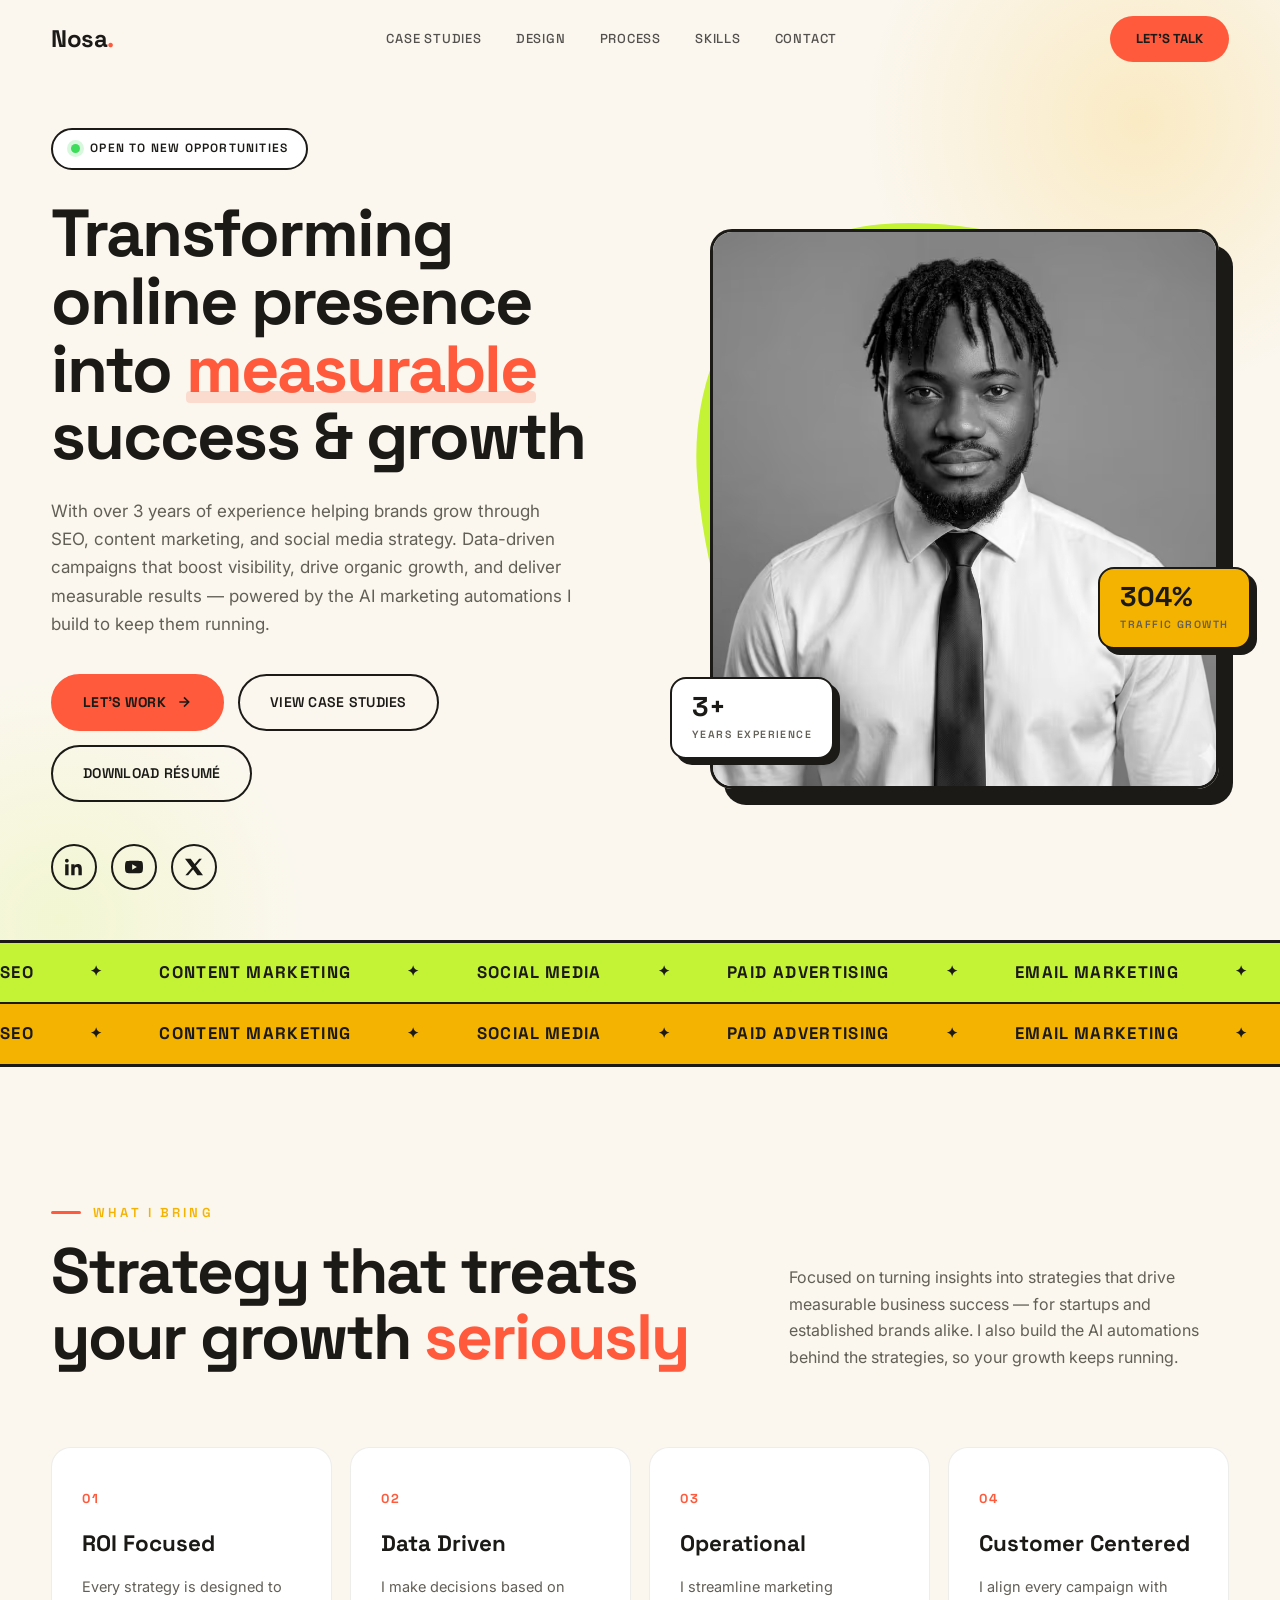
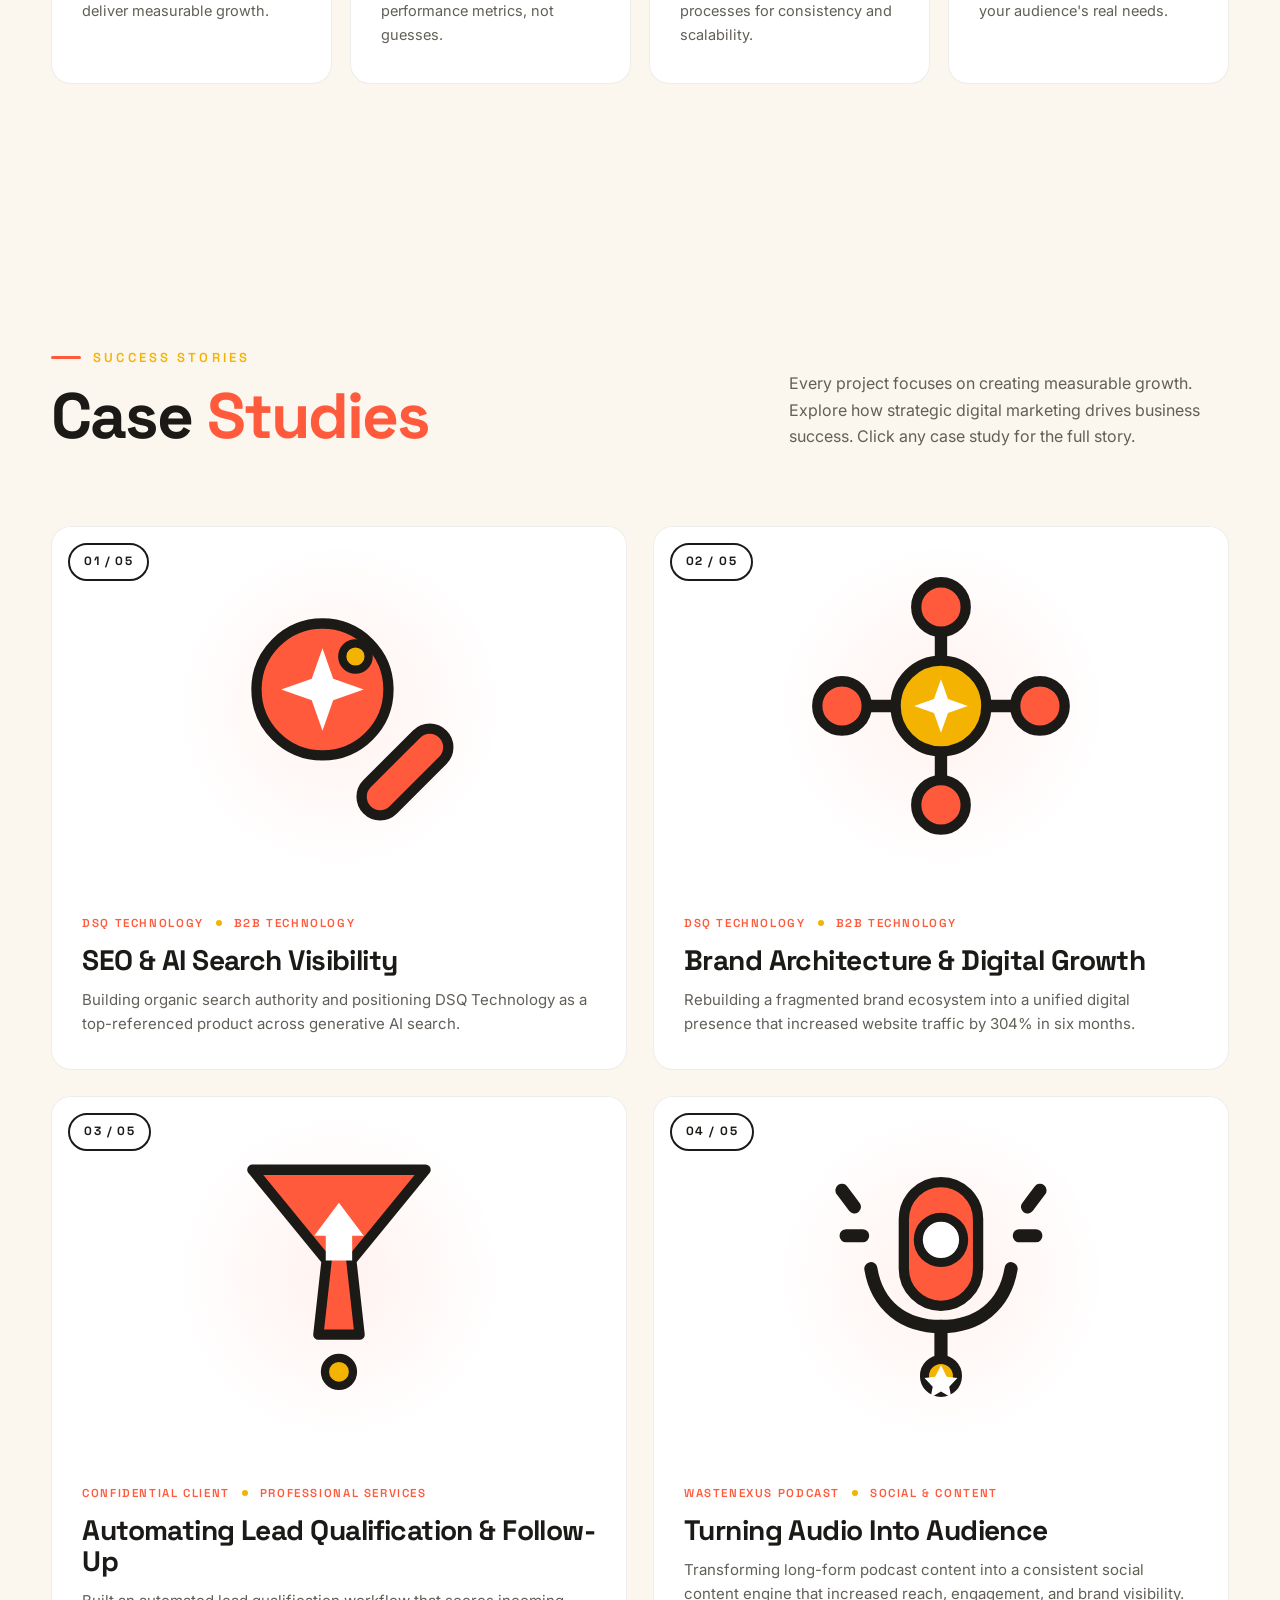
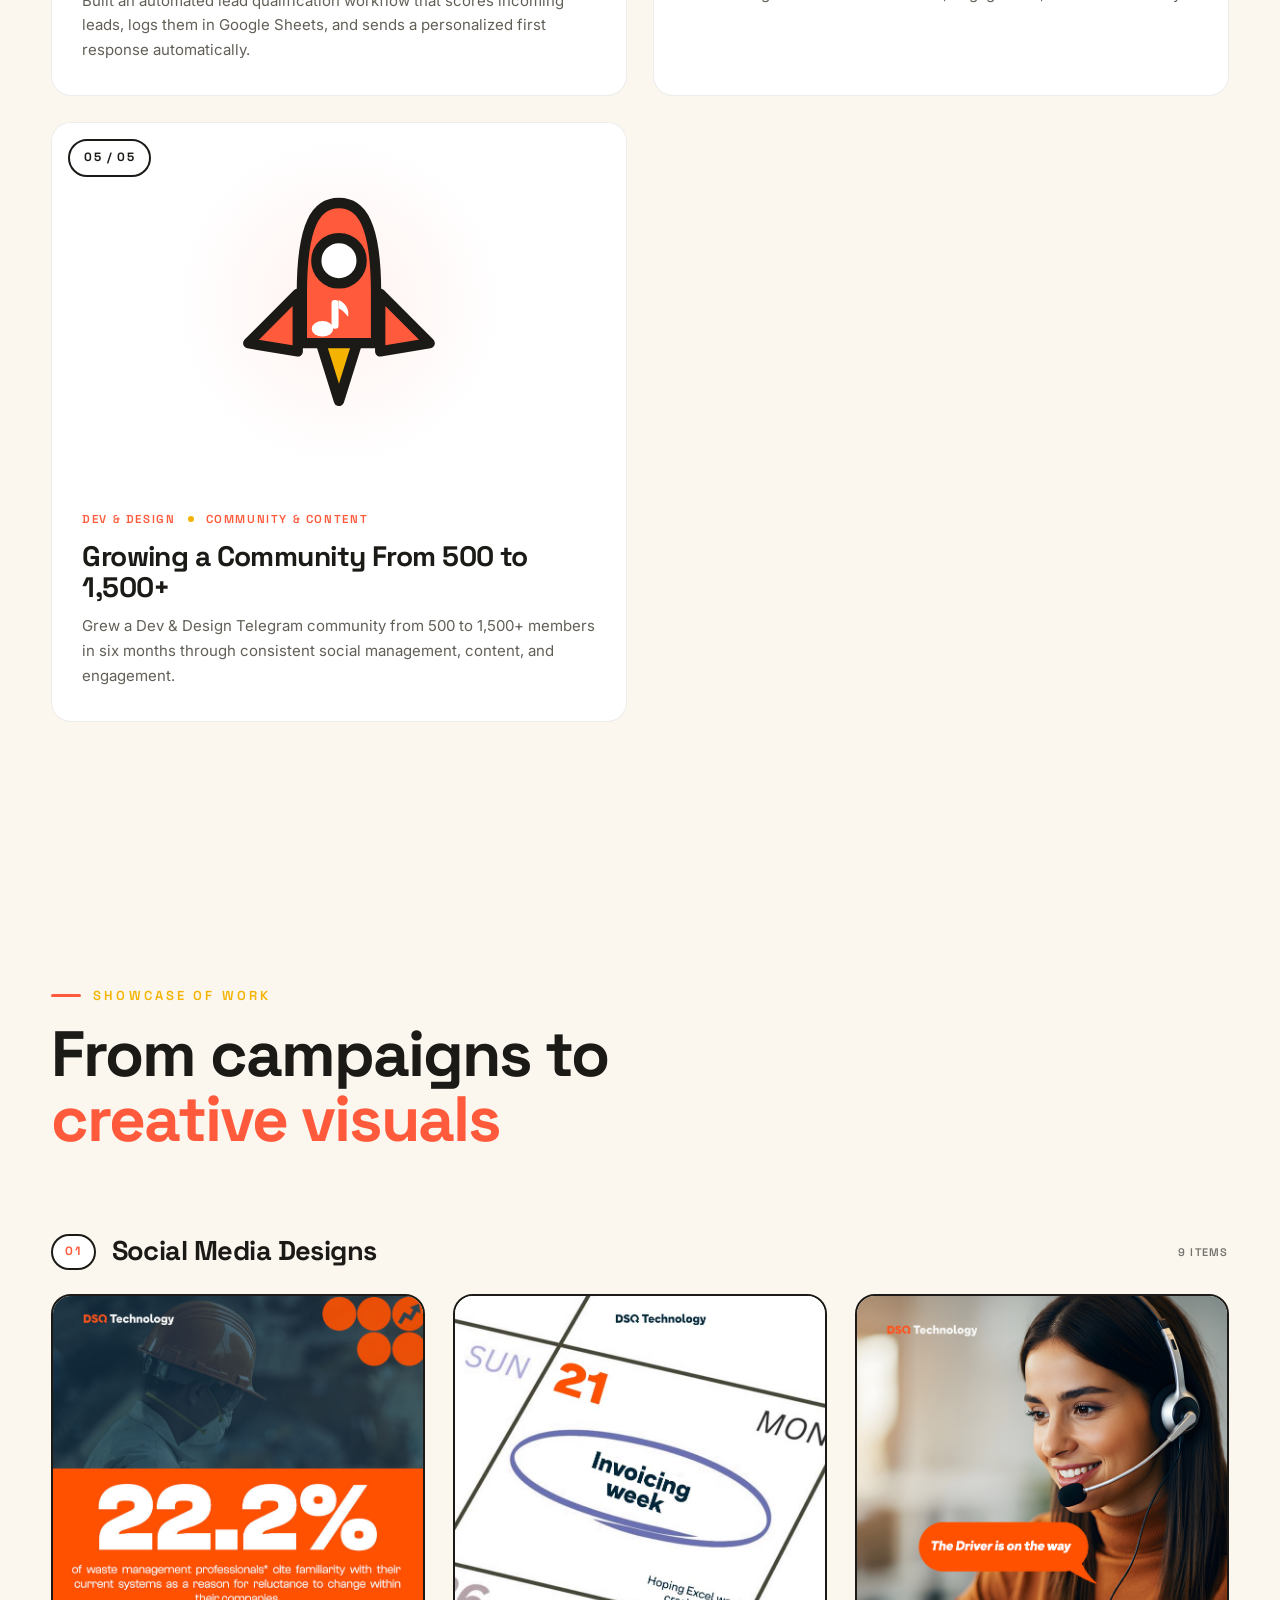
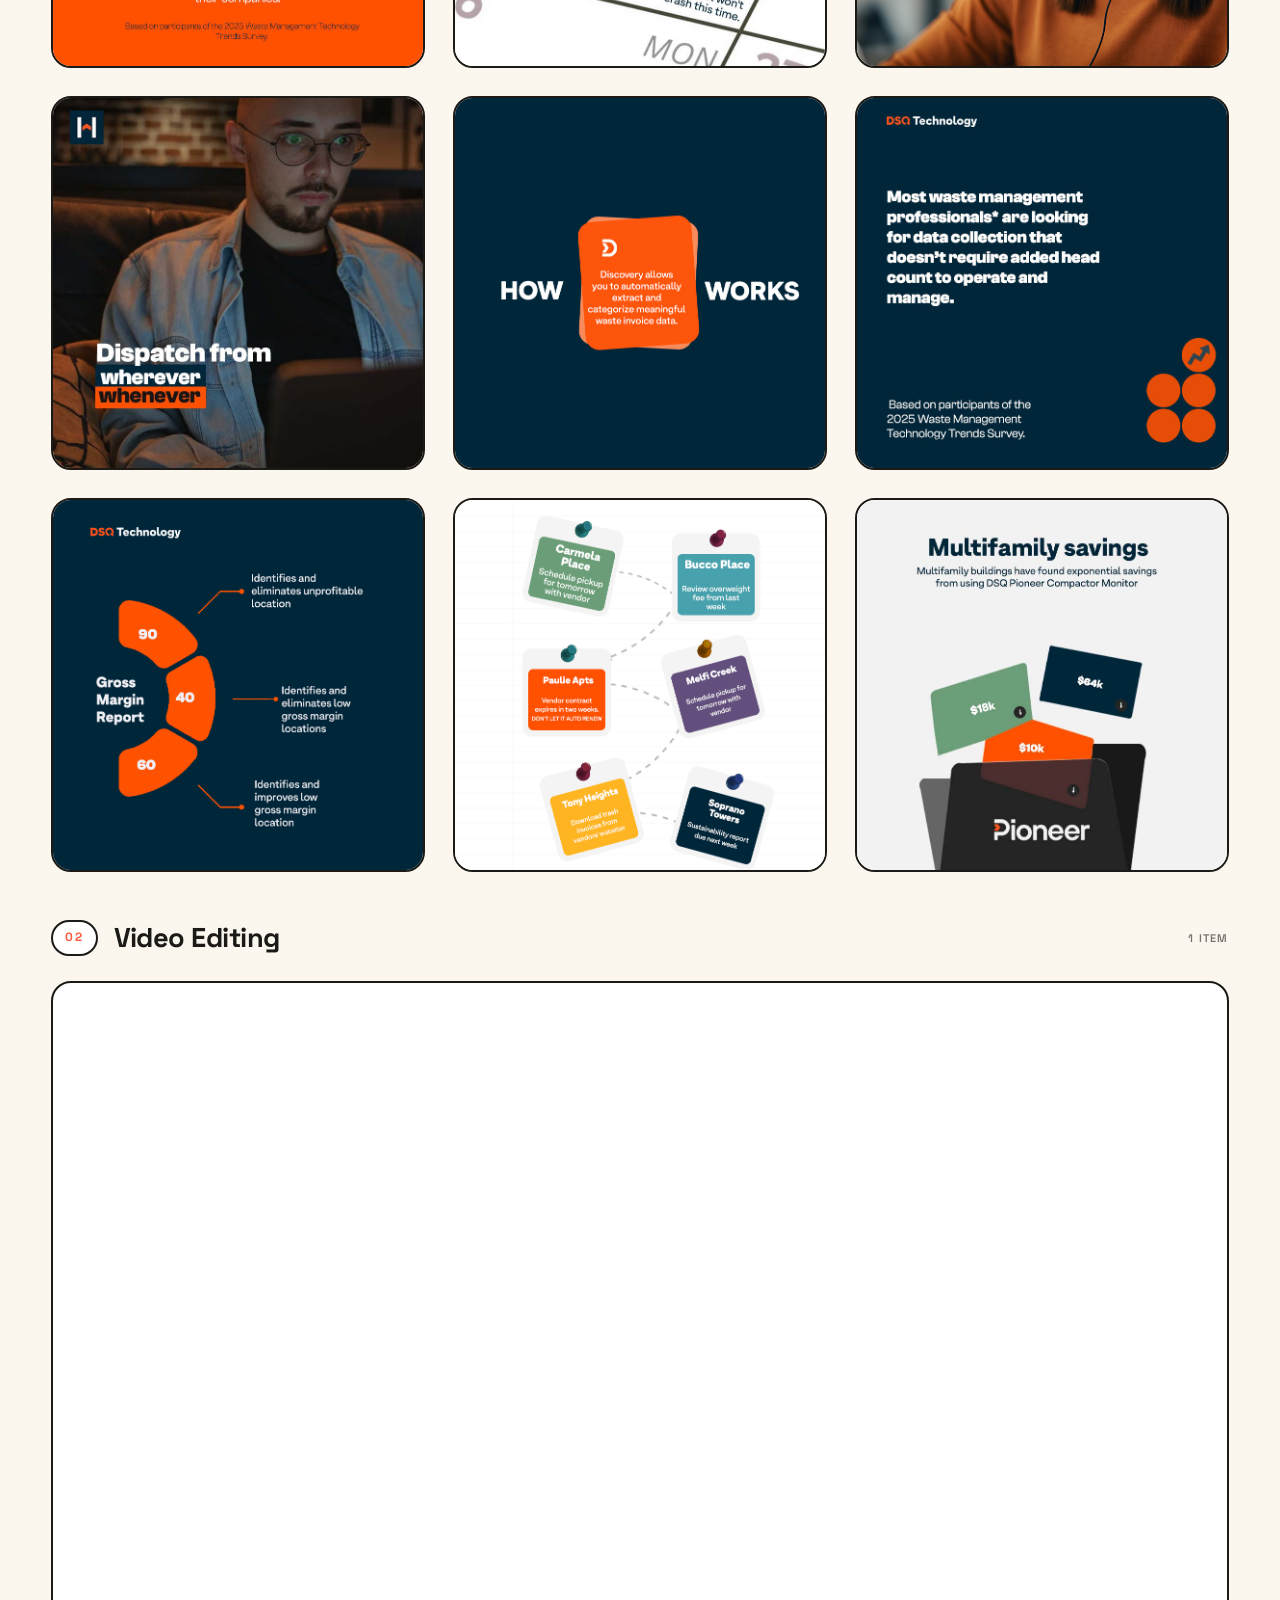
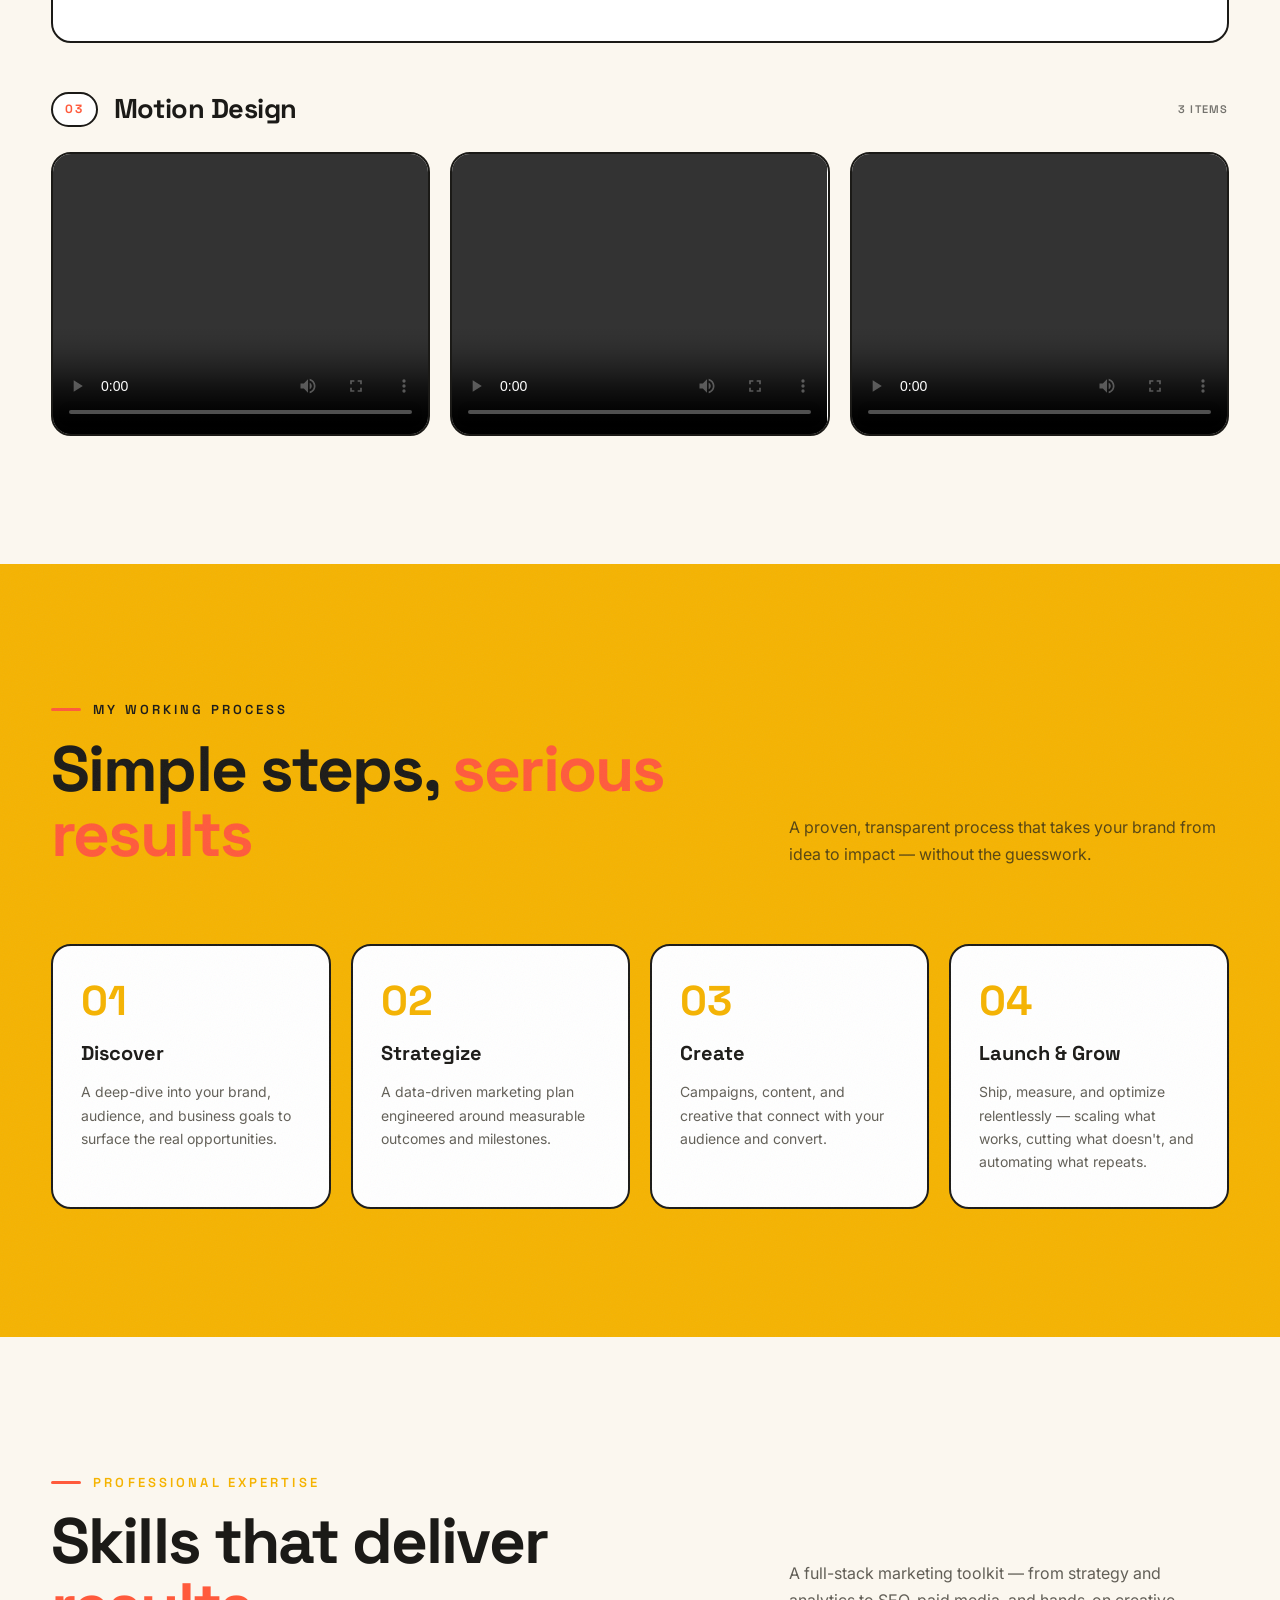
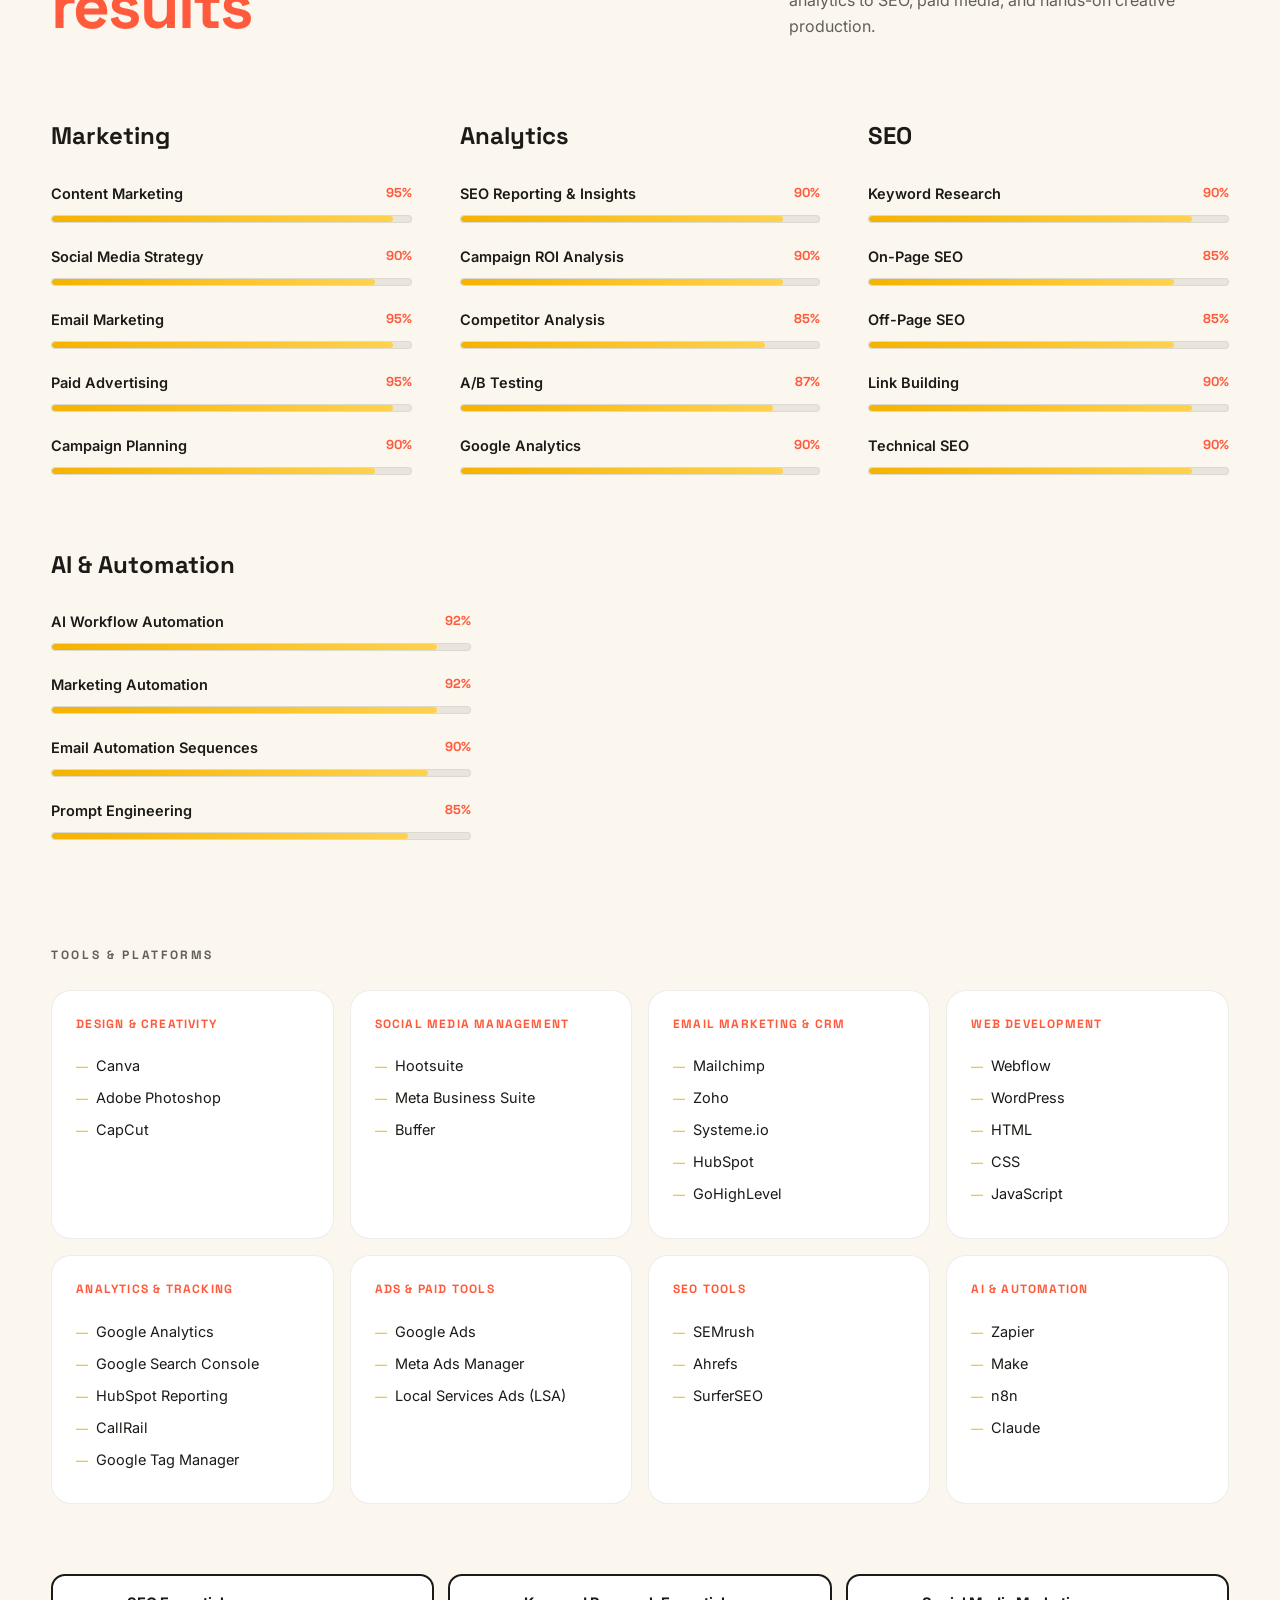
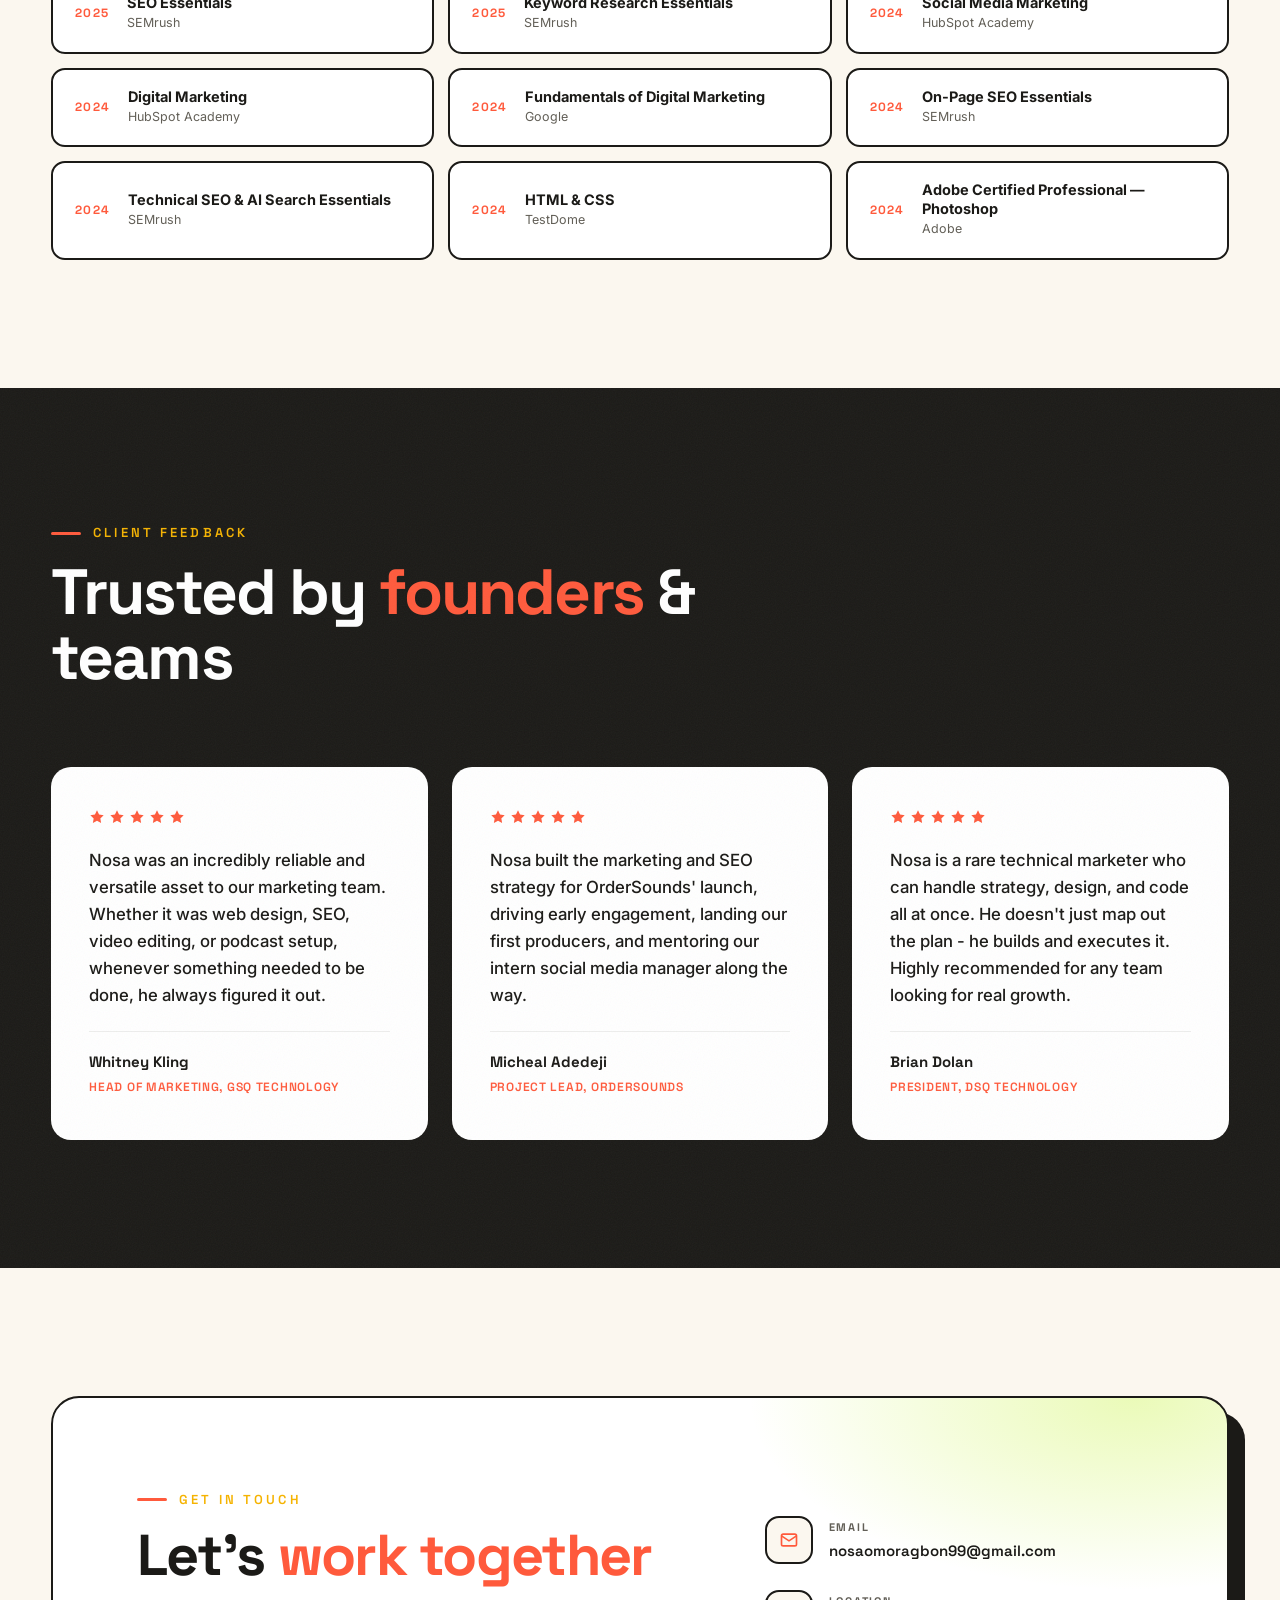
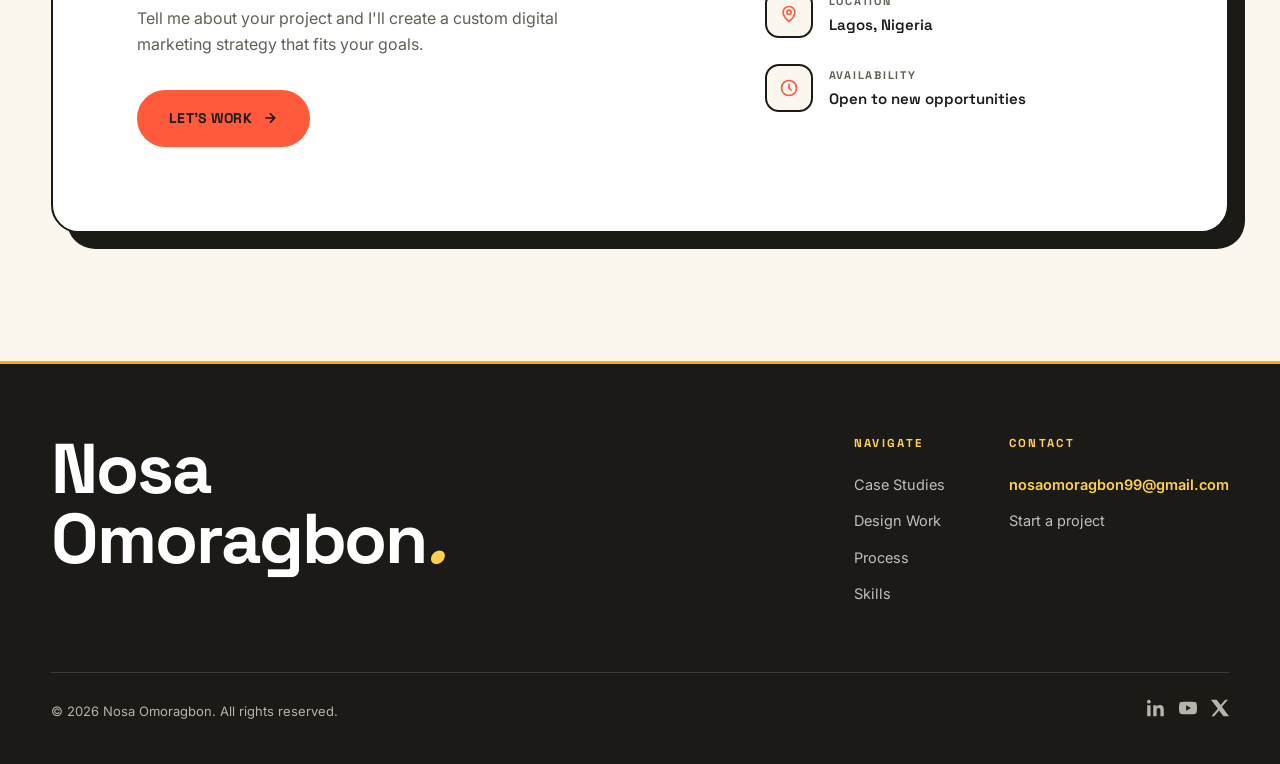
==== commit 8a0ee8ed: "Update hero stat, real social links, resume CTA, absolute OG image + canonical" ====
--- a/index.html
+++ b/index.html
@@ -10,12 +10,13 @@
   <meta property="og:site_name" content="Nosa Omoragbon" />
   <meta property="og:title" content="Nosa Omoragbon — Digital Marketing Strategist" />
   <meta property="og:description" content="SEO, content marketing, paid advertising and social media strategy that delivers measurable growth." />
-  <meta property="og:image" content="Images/nosa-omoragbon-digital-marketer.avif" />
+  <meta property="og:image" content="https://nomoragbon-portfolio.vercel.app/Images/nosa-omoragbon-digital-marketer.avif" />
   <meta property="og:locale" content="en_NG" />
   <meta name="twitter:card" content="summary_large_image" />
   <meta name="twitter:title" content="Nosa Omoragbon — Digital Marketing Strategist" />
   <meta name="twitter:description" content="SEO, content marketing, paid advertising and social media strategy that delivers measurable growth." />
-  <meta name="twitter:image" content="Images/nosa-omoragbon-digital-marketer.avif" />
+  <meta name="twitter:image" content="https://nomoragbon-portfolio.vercel.app/Images/nosa-omoragbon-digital-marketer.avif" />
+  <link rel="canonical" href="https://nomoragbon-portfolio.vercel.app/" />
   <link rel="icon" type="image/svg+xml" href="data:image/svg+xml,%3Csvg xmlns='http://www.w3.org/2000/svg' viewBox='0 0 100 100'%3E%3Crect width='100' height='100' rx='20' fill='%23f5b301'/%3E%3Ctext x='50' y='70' font-size='54' font-weight='700' text-anchor='middle' fill='%231b1a17' font-family='Arial'%3EN%3C/text%3E%3C/svg%3E" />
   <link rel="preconnect" href="https://fonts.googleapis.com" />
   <link rel="preconnect" href="https://fonts.gstatic.com" crossorigin />
@@ -74,6 +75,7 @@
             <svg width="16" height="16" viewBox="0 0 24 24" fill="none" stroke="currentColor" stroke-width="2.4"><path d="M5 12h14M12 5l7 7-7 7"/></svg>
           </a>
           <a href="#work" class="btn btn-ghost">View Case Studies</a>
+          <a href="resume/Nosa-Omoragbon-Resume.pdf" class="btn btn-ghost" download>Download Résumé</a>
         </div>
         <div class="hero-socials" id="heroSocials"></div>
       </div>
@@ -87,8 +89,8 @@
           <div class="txt">Years Experience</div>
         </div>
         <div class="hero-card card-2">
-          <div class="num">$50K+</div>
-          <div class="txt">Pipeline Generated</div>
+          <div class="num">304%</div>
+          <div class="txt">Traffic Growth</div>
         </div>
       </div>
     </div>
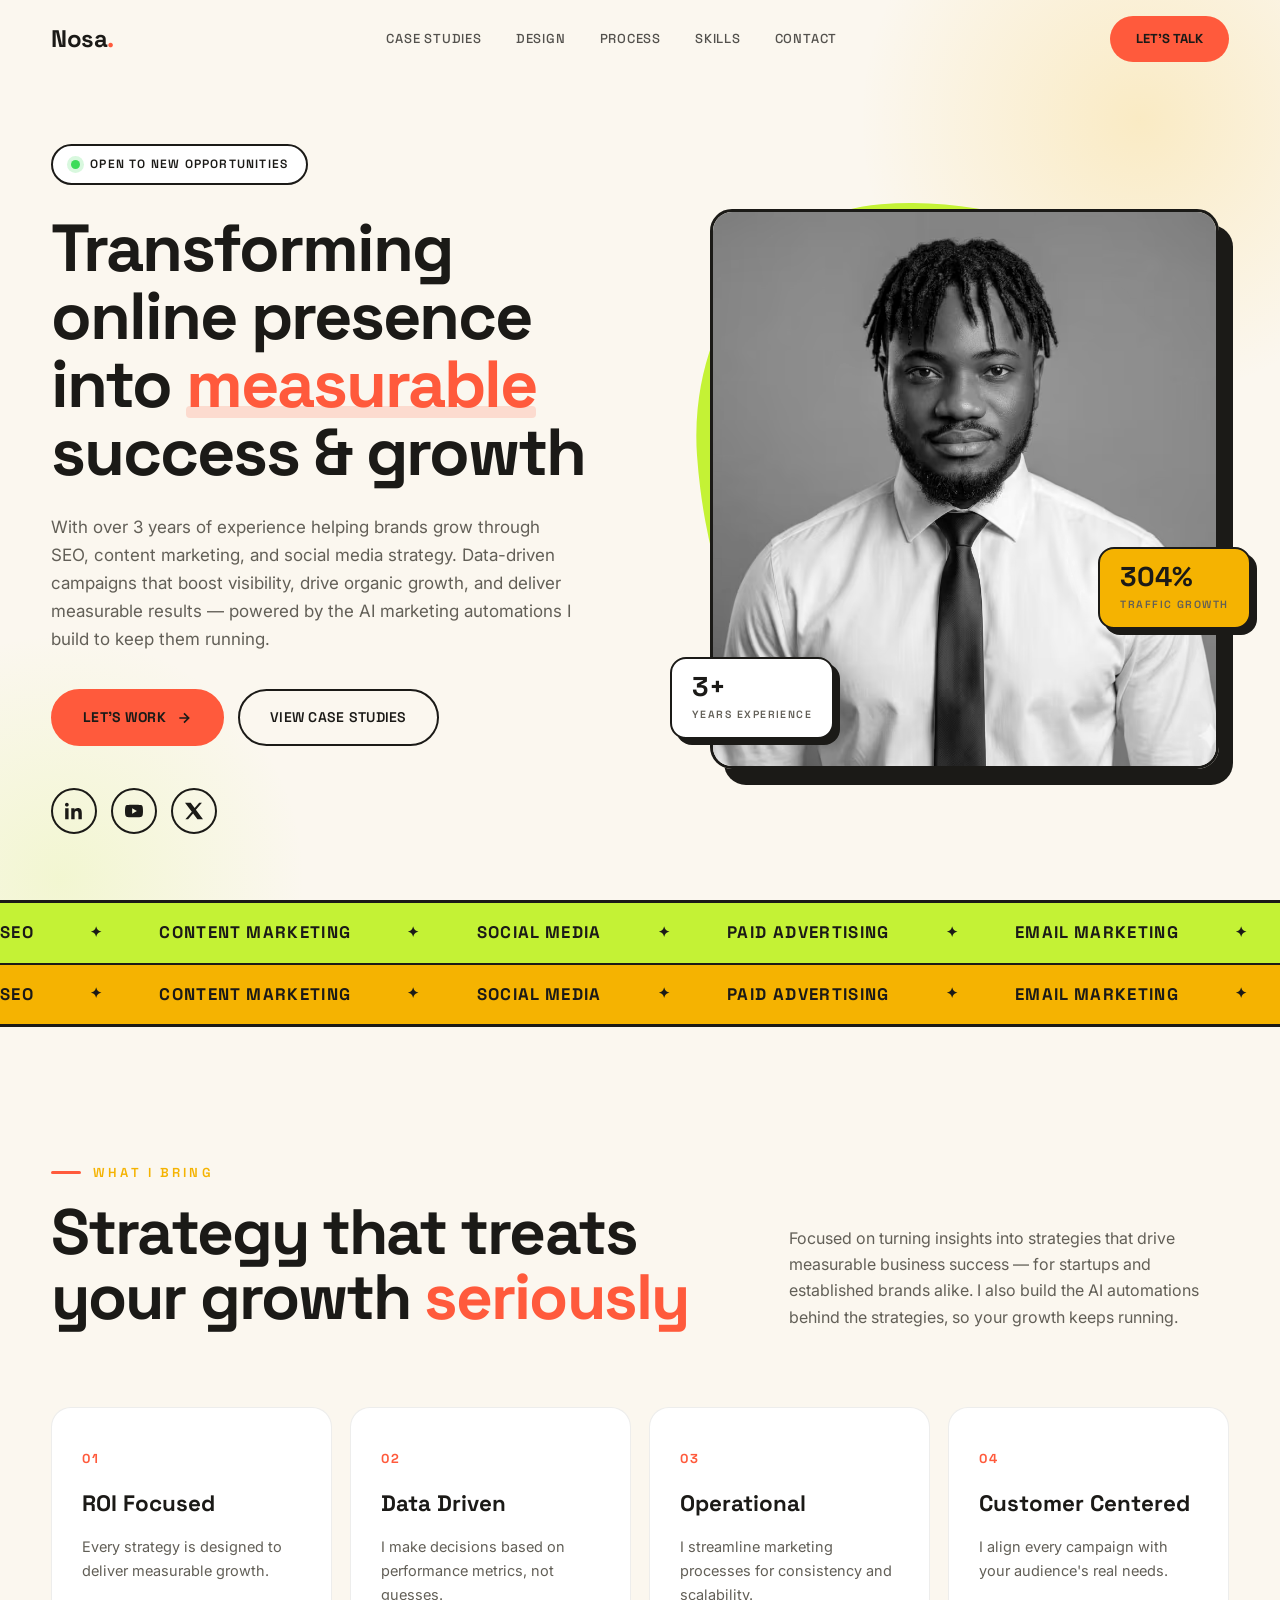
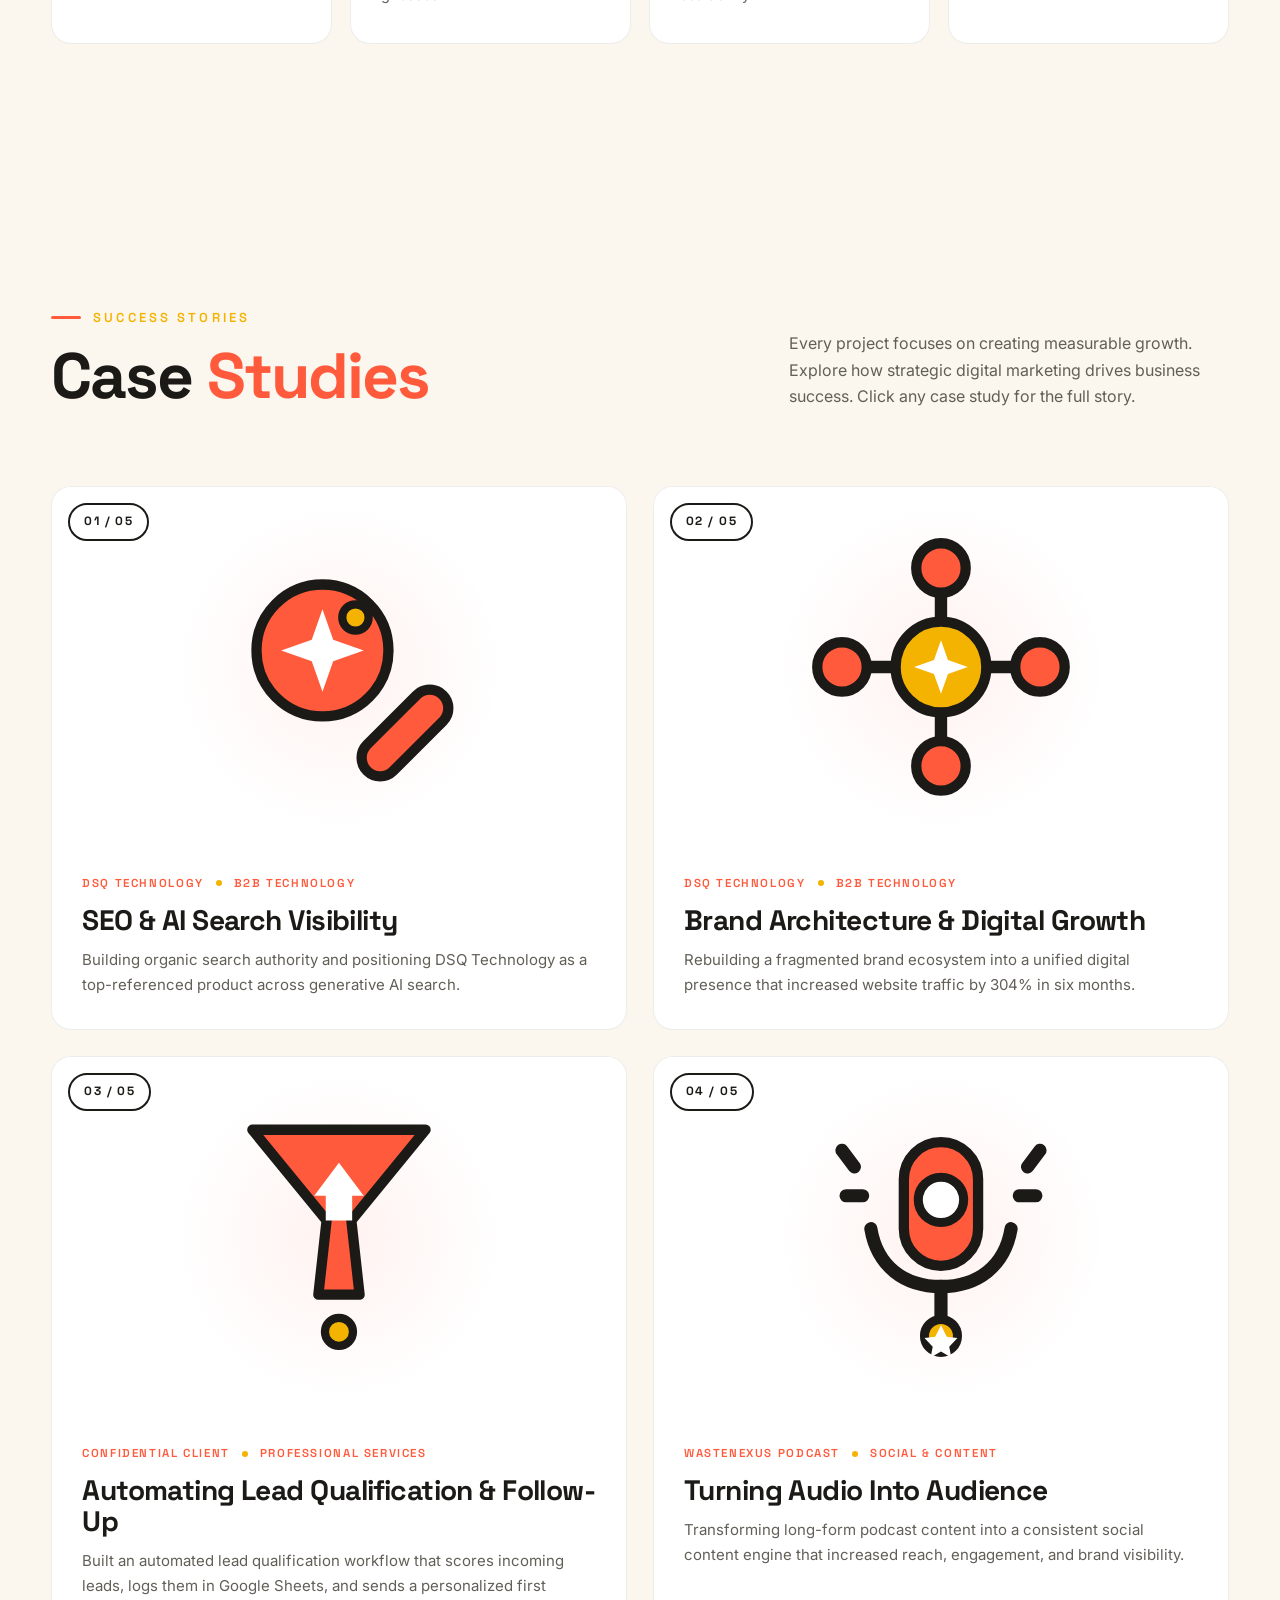
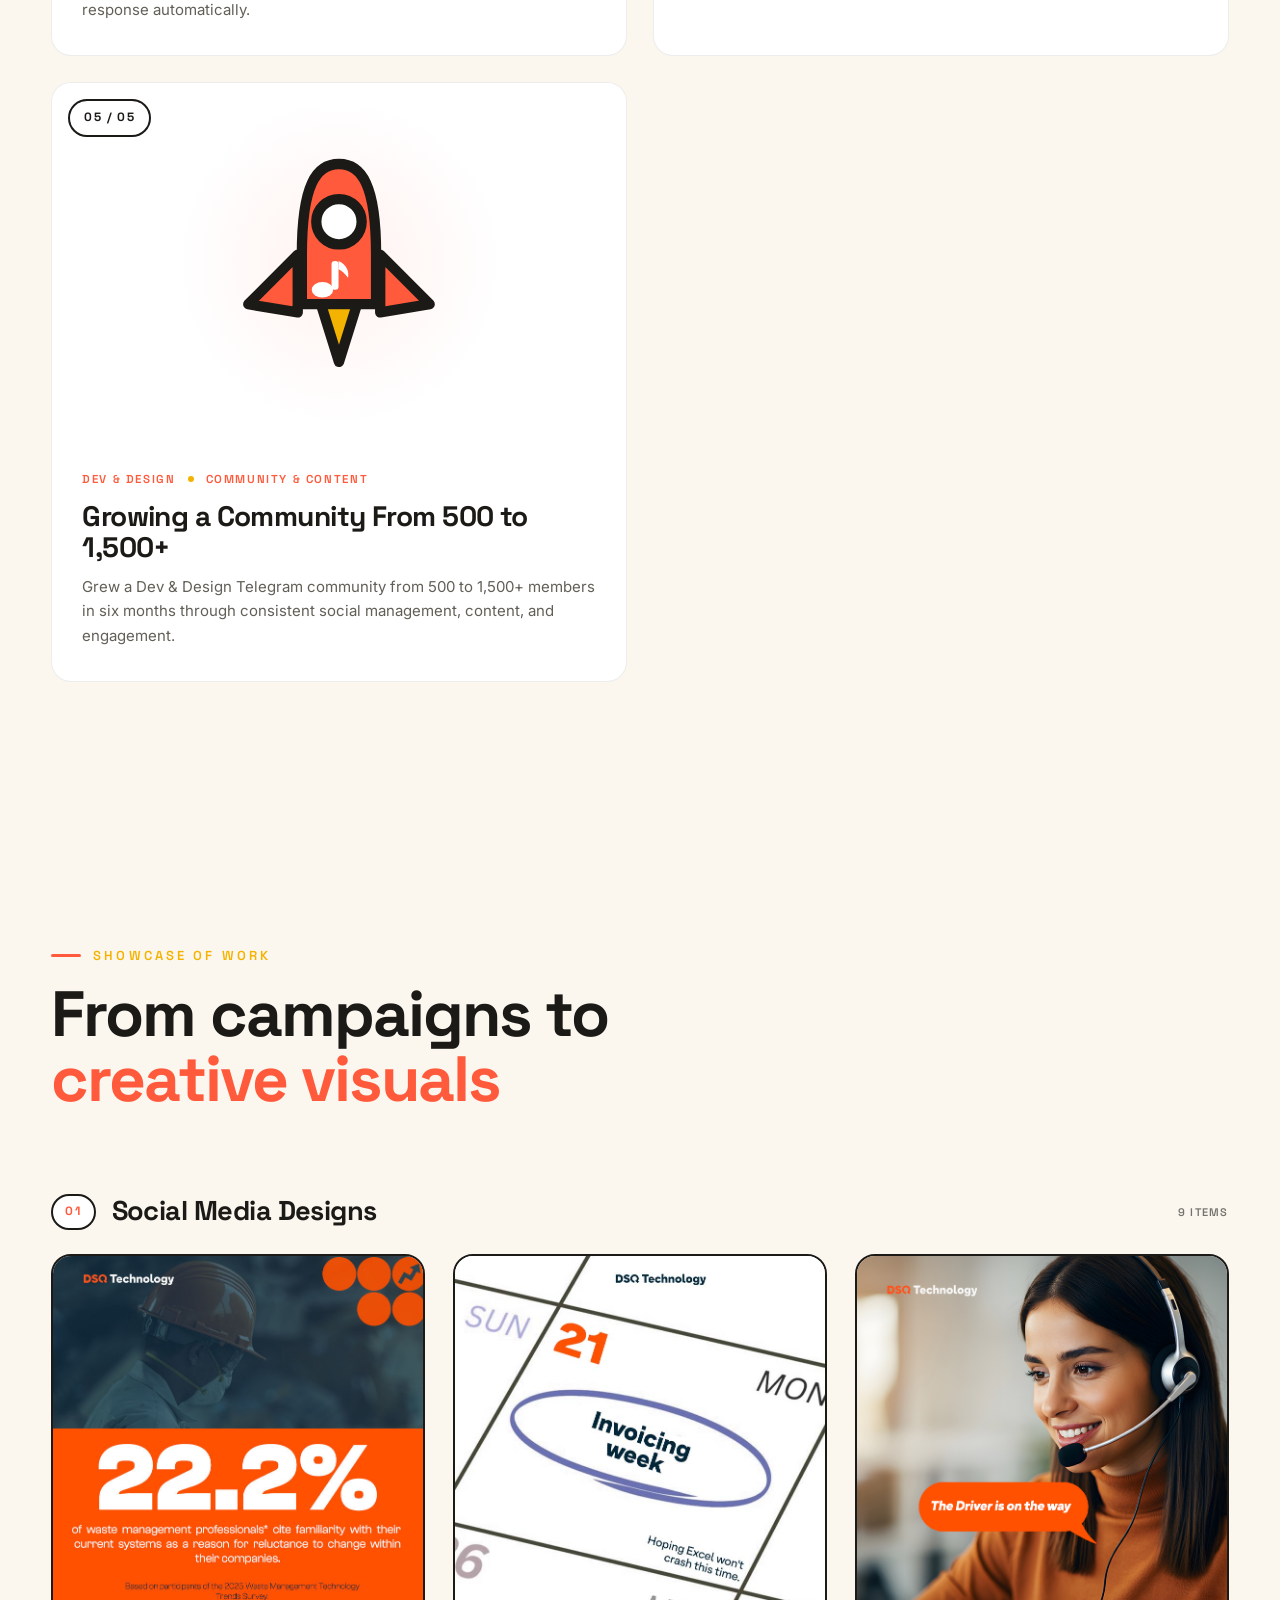
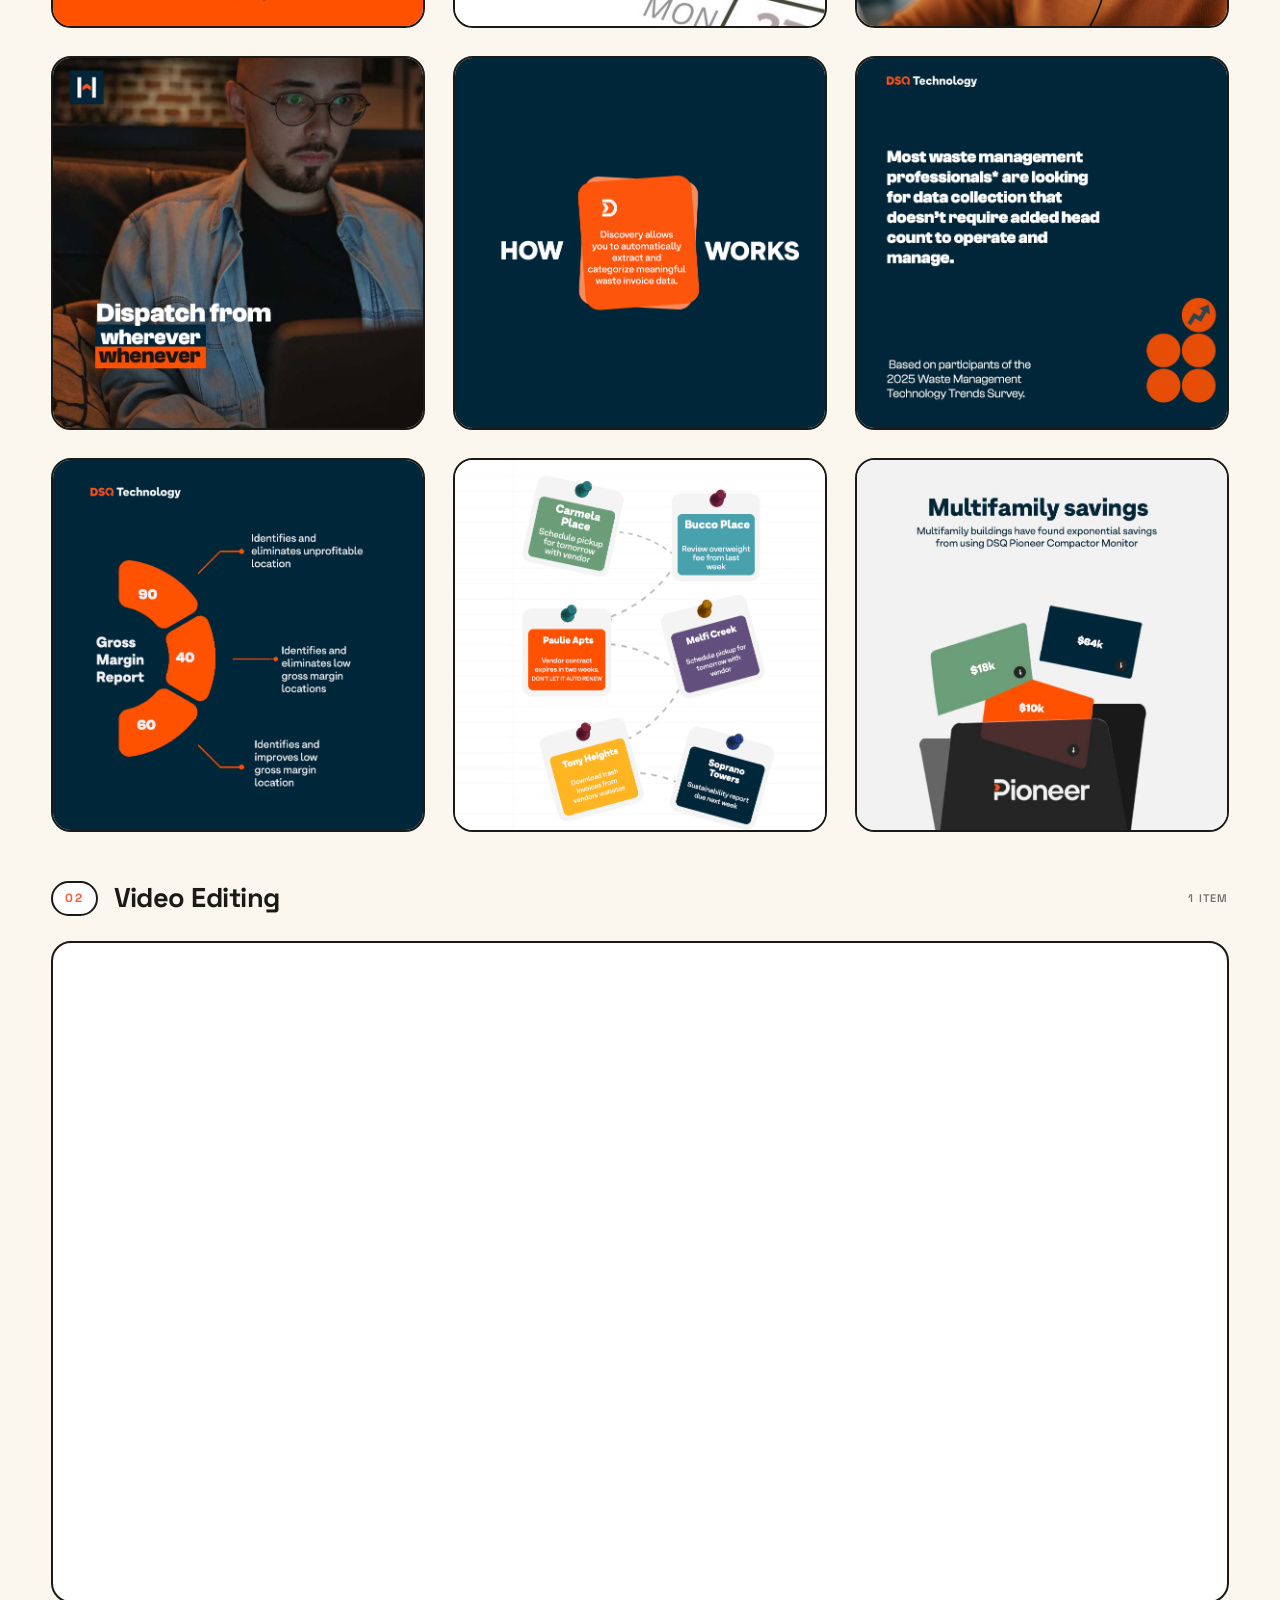
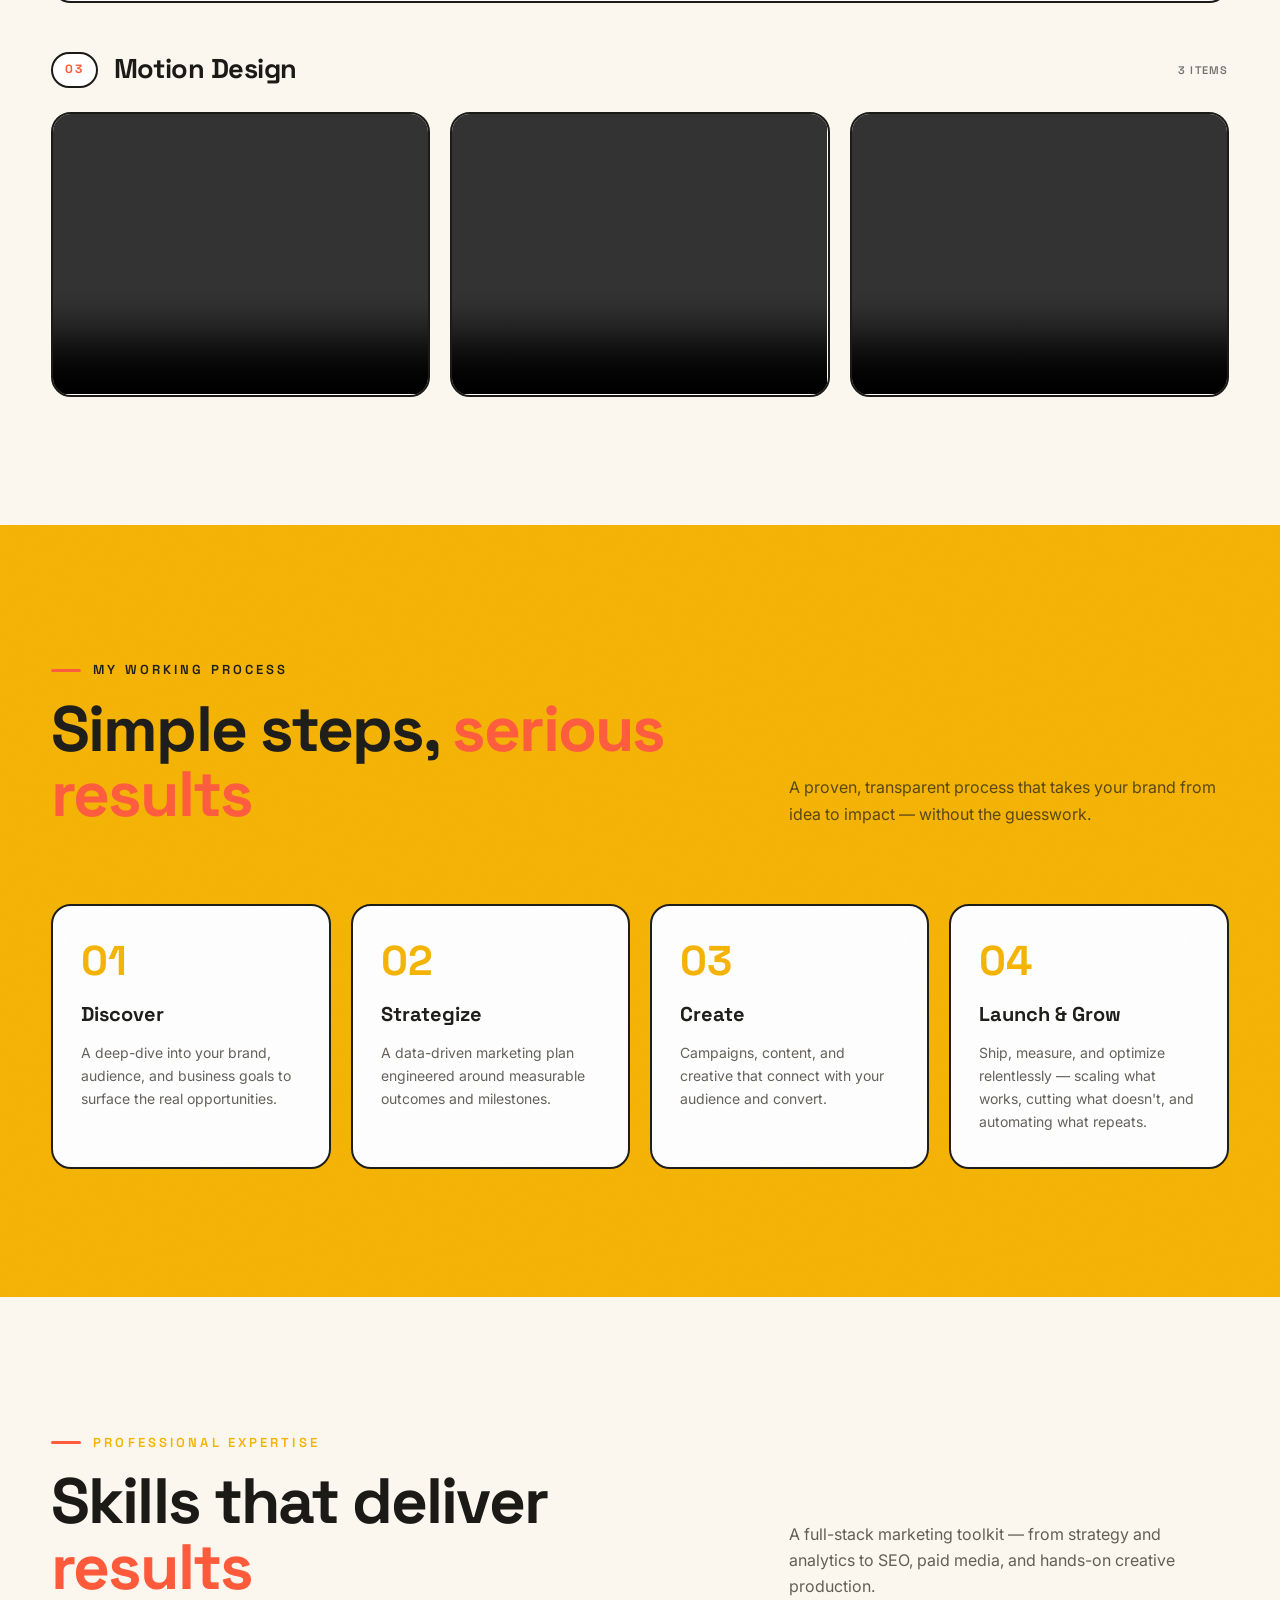
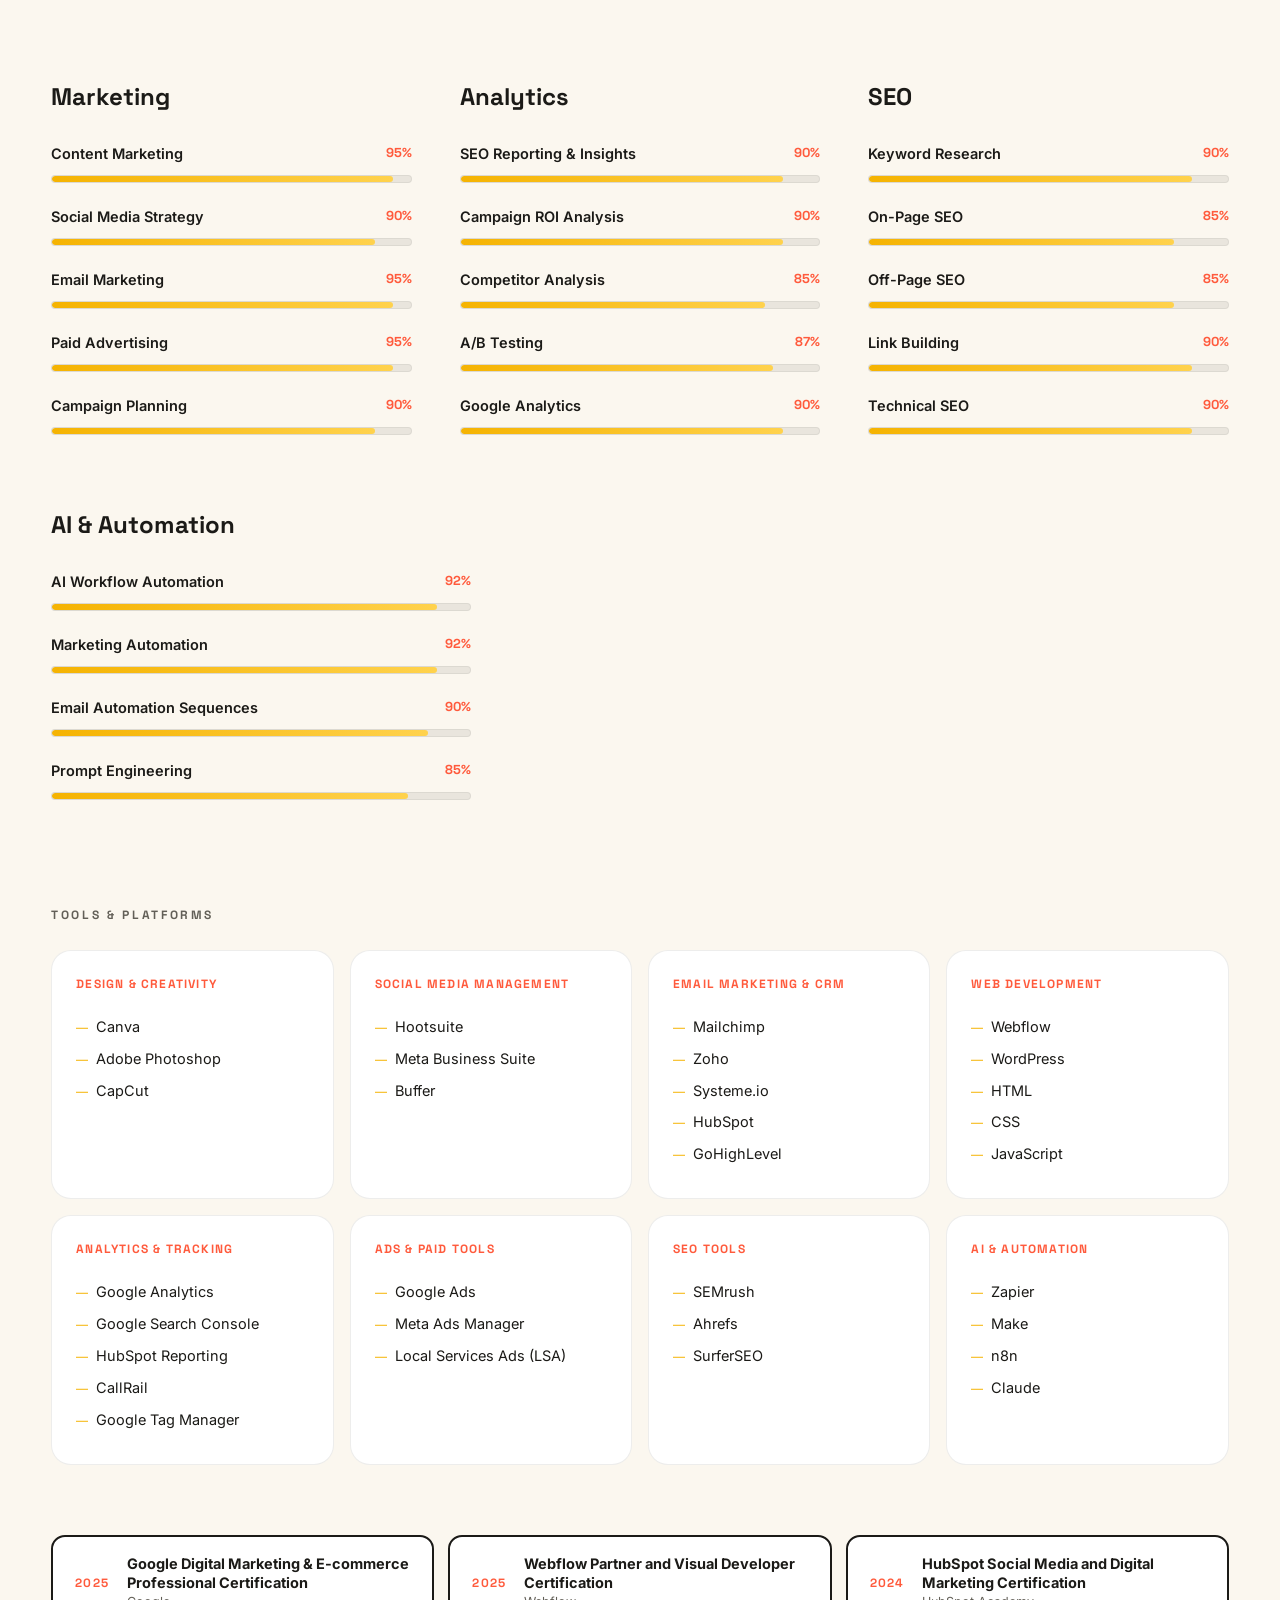
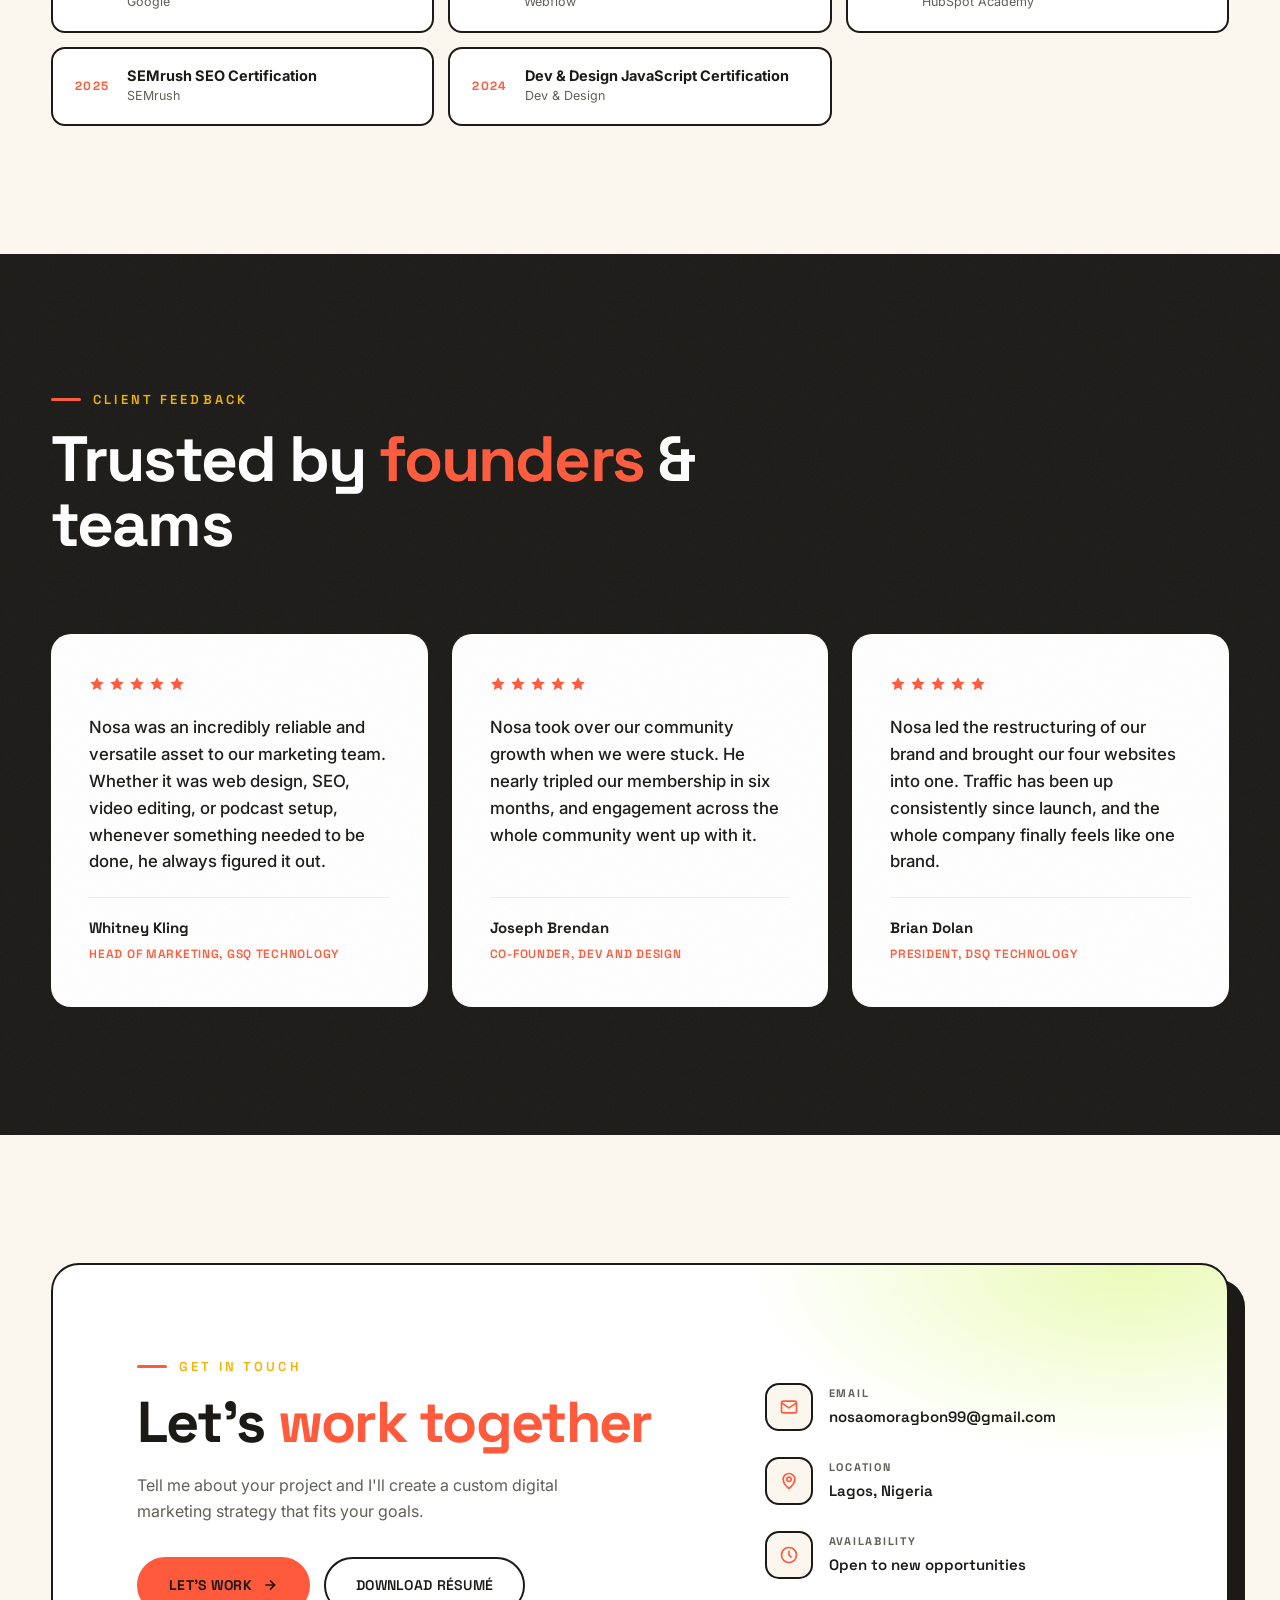
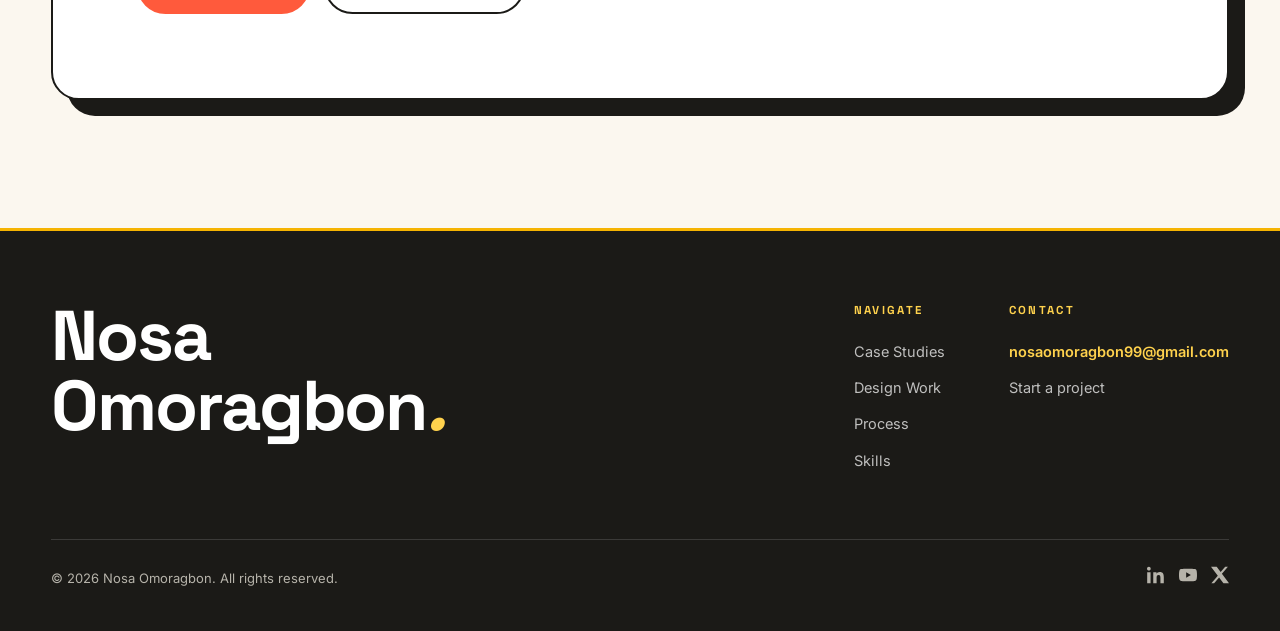
==== commit dfe65c51: "Refresh content: testimonials, certifications, resume download" ====
--- a/index.html
+++ b/index.html
@@ -75,7 +75,6 @@
             <svg width="16" height="16" viewBox="0 0 24 24" fill="none" stroke="currentColor" stroke-width="2.4"><path d="M5 12h14M12 5l7 7-7 7"/></svg>
           </a>
           <a href="#work" class="btn btn-ghost">View Case Studies</a>
-          <a href="resume/Nosa-Omoragbon-Resume.pdf" class="btn btn-ghost" download>Download Résumé</a>
         </div>
         <div class="hero-socials" id="heroSocials"></div>
       </div>
@@ -207,6 +206,7 @@
             <a href="mailto:nosaomoragbon99@gmail.com" class="btn btn-coral">Let's Work
               <svg width="16" height="16" viewBox="0 0 24 24" fill="none" stroke="currentColor" stroke-width="2.4"><path d="M5 12h14M12 5l7 7-7 7"/></svg>
             </a>
+            <a href="resume/Nosa_Omoragbon_Digital_Marketing_Resume.pdf" class="btn btn-ghost" download>Download Résumé</a>
           </div>
         </div>
         <div class="contact-side">
